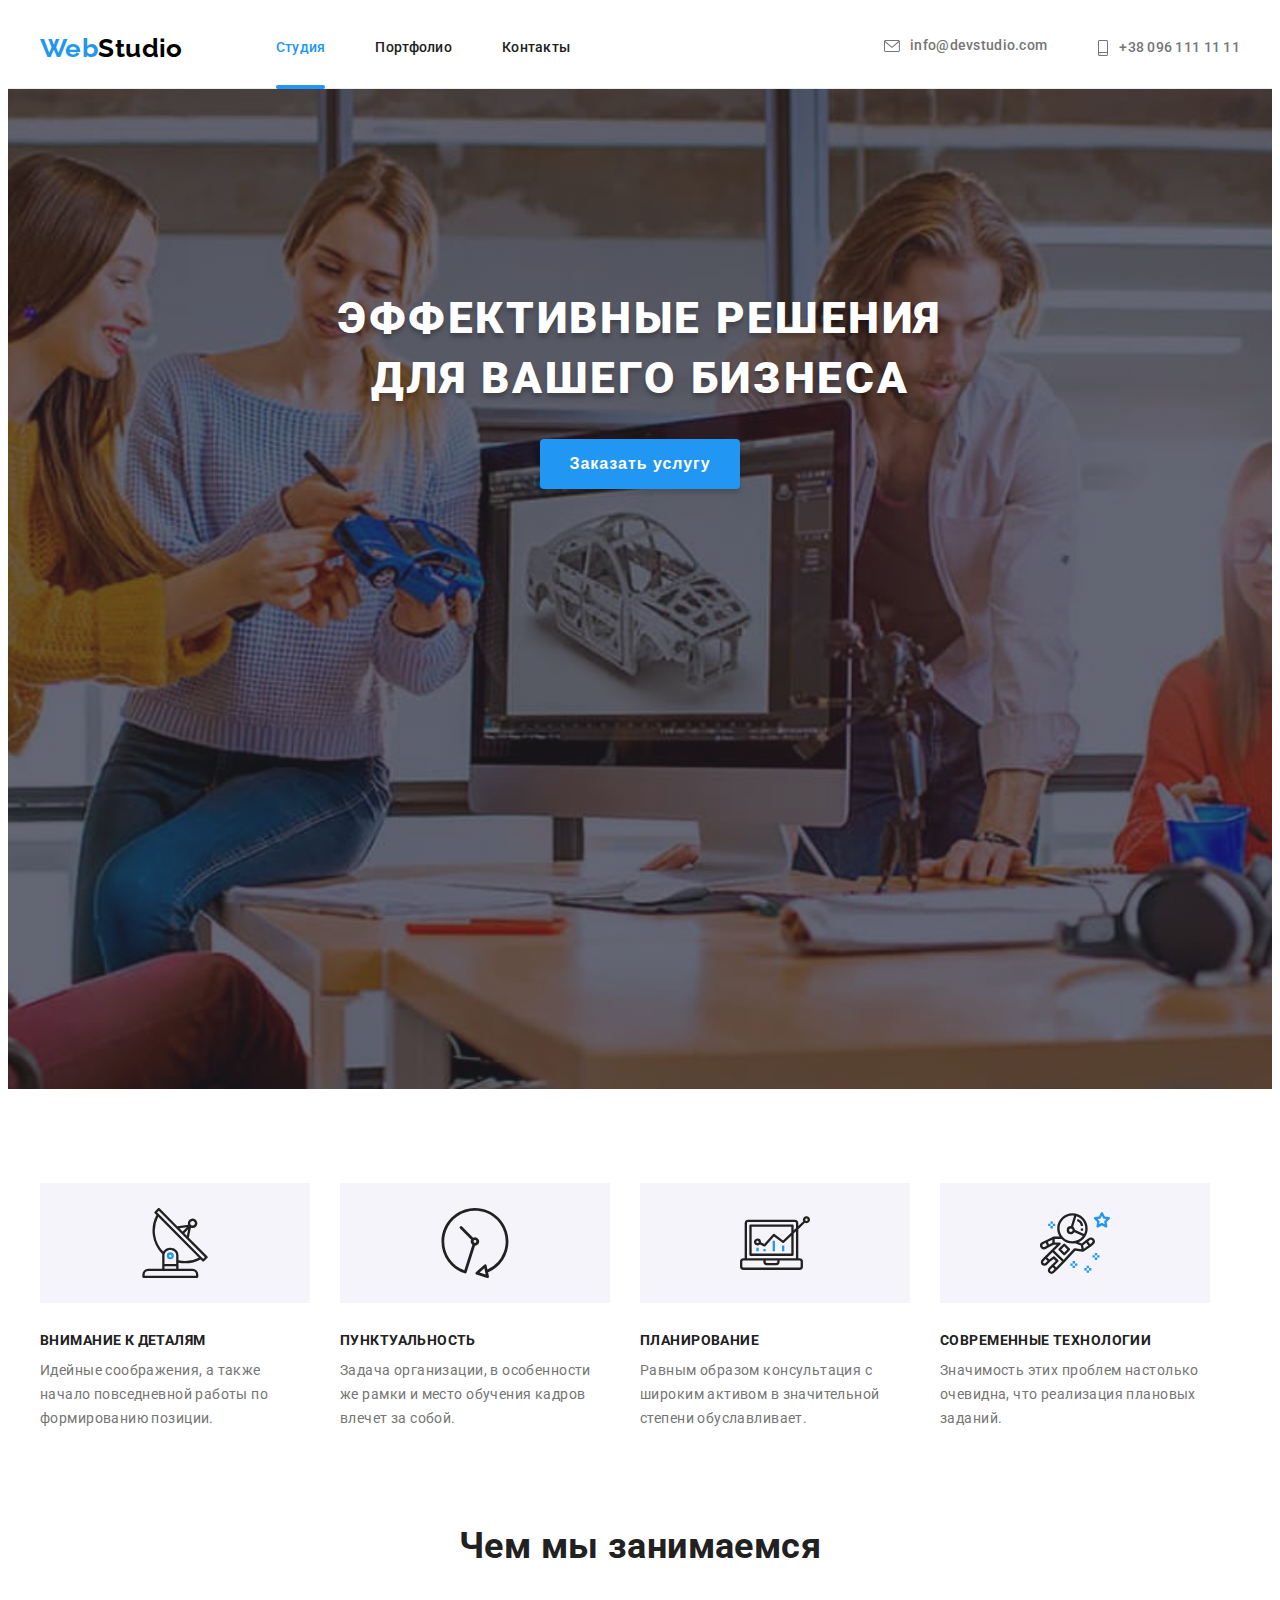
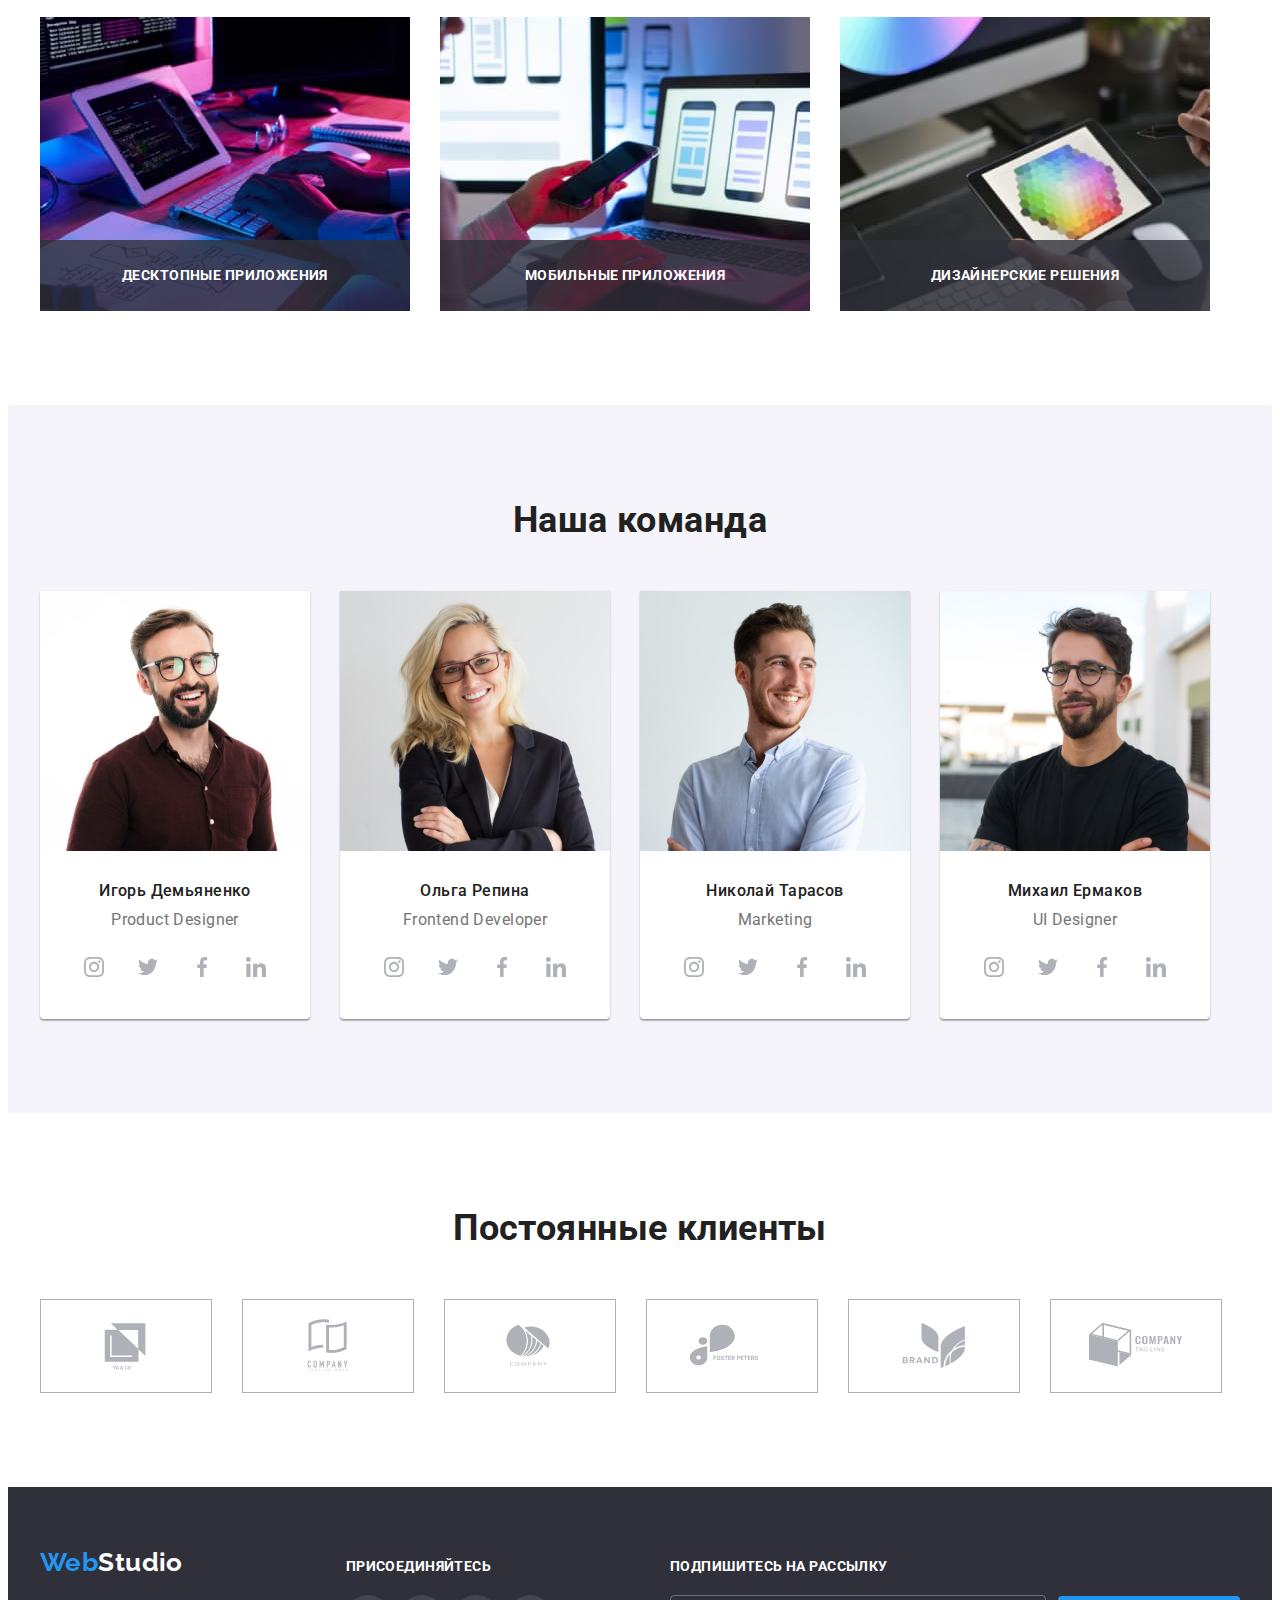
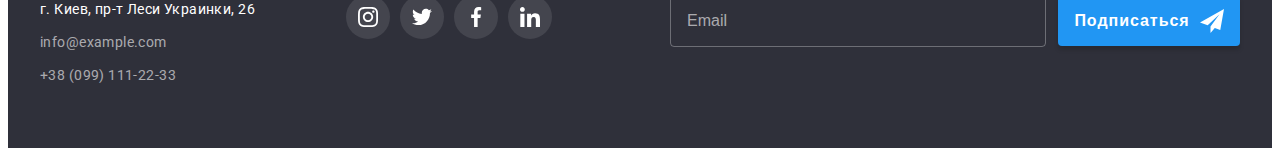
==== index.html @ 8566781f "Начало работы с ВЕМ методологией" ====
<!DOCTYPE html>
<html lang="en">
  <head>
    <meta charset="UTF-8" />
    <meta http-equiv="X-UA-Compatible" content="IE=edge" />
    <meta name="viewport" content="width=device-width, initial-scale=1.0" />
    <title>WebStudio</title>
    <link
      rel="stylesheet"
      href="https://cdnjs.cloudflare.com/ajax/libs/modern-normalize/1.1.0/modern-normalize.min.css"
      integrity="sha512-wpPYUAdjBVSE4KJnH1VR1HeZfpl1ub8YT/NKx4PuQ5NmX2tKuGu6U/JRp5y+Y8XG2tV+wKQpNHVUX03MfMFn9Q=="
      crossorigin="anonymous"
      referrerpolicy="no-referrer"
    />

    <link rel="preconnect" href="https://fonts.googleapis.com" />
    <link rel="preconnect" href="https://fonts.gstatic.com" crossorigin />
    <link
      href="https://fonts.googleapis.com/css2?family=Raleway:wght@700&family=Roboto:wght@400;500;700;900&display=swap"
      rel="stylesheet"
    />

    <link rel="stylesheet" href="./css/style.css" />
  </head>

  <body>
    <!--Шапка-->
    <header class="header">
      <div class="container">
        <a class="logo link" href="./index.html" lang="en"
          >Web<span class="logo-dark">Studio</span></a
        >

        <nav class="nav">
          <ul class="list">
            <li class="list-item">
              <a class="menu link active" href="./index.html">Студия</a>
            </li>
            <li class="list-item">
              <a class="menu link" href="./portfolio.html">Портфолио</a>
            </li>
            <li class="list-item"><a class="menu link" href="">Контакты</a></li>
          </ul>
        </nav>

        <ul class="contacts">
          <li class="contacts-item">
            <a class="contacts-link link" href="mailto:info@devstudio.com">
              <svg class="icon-envelope">
                <use href="./images/icon/sprite.svg#icon-envelope"></use>
              </svg>
              info@devstudio.com</a
            >
          </li>
          <li class="contacts-item">
            <a class="contacts-link link" href="tel:+380961111111">
              <svg class="icon-smartphone">
                <use href="./images/icon/sprite.svg#icon-smartphone"></use>
              </svg>
              +38 096 111 11 11</a
            >
          </li>
        </ul>
      </div>
    </header>

    <main>
      <!--Главная страница-->
      <section class="hero">
        <div class="container">
          <h1 class="hero-header">Эффективные решения для вашего бизнеса</h1>
          <button type="button" class="btn" data-modal-open>
            Заказать услугу
          </button>
          <div class="backdrop is-hidden" data-modal>
            <div class="modal-wrapper">
              <!-- Форма -->
              <b class="form-title">
                Оставьте свои данные, мы вам перезвоним
              </b>
              <form class="form">
                <label for="name" class="form-label"
                  ><span class="form-subtitle">Имя</span>
                  <input
                    type="text"
                    class="form-input"
                    name="user-name"
                    id="name"
                  />
                  <svg class="icon-form">
                    <use href="./images/icon/sprite.svg#form-name"></use>
                  </svg>
                </label>

                <label for="tel" class="form-label"
                  ><span class="form-subtitle">Телефон</span>
                  <input type="tel" class="form-input" name="tel" id="tel" />
                  <svg class="icon-form">
                    <use href="./images/icon/sprite.svg#form-phone"></use></svg
                ></label>
                <label for="mail" class="form-label"
                  ><span class="form-subtitle">Почта</span>
                  <input
                    type="email"
                    class="form-input"
                    name="mail"
                    id="mail" />
                  <svg class="icon-form">
                    <use href="./images/icon/sprite.svg#form-email"></use></svg
                ></label>
                <label for="comment" class="form-label form-label-last"
                  ><span class="form-subtitle">Kомментарий</span>
                  <textarea
                    name="comment"
                    class="form-comment"
                    id="comment"
                    placeholder="Введите текст"
                    cols="30"
                    rows="10"
                  ></textarea>
                </label>

                <label for="policy" class="form-policy">
                  <input
                    type="checkbox"
                    class="form-checkbox-policy visually-hidden"
                    name="policy"
                    id="policy"
                  />
                  <span class="custom-checkbox">
                    <svg class="icon-check">
                      <use href="./images/icon/sprite.svg#form-check"></use>
                    </svg>
                  </span>
                  <span class="form-checkbox-subtitle"
                    >Соглашаюсь с рассылкой и принимаю
                  </span>
                  <a class="form-conditions">Условия договора</a></label
                >

                <button type="submit" class="form-btn btn">Отправить</button>
              </form>

              <button type="button" class="modal-btn" data-modal-close>
                <svg class="icon-close">
                  <use href="./images/icon/sprite.svg#icon-close"></use>
                </svg>
              </button>
            </div>
          </div>
        </div>
      </section>

      <!--Блок преимущества-->
      <section class="benefits">
        <div class="container">
          <h2 class="visually-hidden">Преимущества</h2>
          <ul class="benefits-item">
            <li class="benefits-li icon-antenna">
              <h3 class="benefits-list">Внимание к деталям</h3>
              <p>
                Идейные соображения, а также начало повседневной работы по
                формированию позиции.
              </p>
            </li>
            <li class="benefits-li icon-clock">
              <h3 class="benefits-list">Пунктуальность</h3>
              <p>
                Задача организации, в особенности же рамки и место обучения
                кадров влечет за собой.
              </p>
            </li>
            <li class="benefits-li icon-diagram">
              <h3 class="benefits-list">Планирование</h3>
              <p>
                Равным образом консультация с широким активом в значительной
                степени обуславливает.
              </p>
            </li>
            <li class="benefits-li icon-astronaut">
              <h3 class="benefits-list">Современные технологии</h3>
              <p>
                Значимость этих проблем настолько очевидна, что реализация
                плановых заданий.
              </p>
            </li>
          </ul>
        </div>
      </section>
      <!--Блок услуги-->
      <section class="services">
        <div class="container">
          <h2 class="services-header">Чем мы занимаемся</h2>
          <ul class="services-list">
            <li class="services-item">
              <img
                class="img-no-gap"
                src="./images/box-1.jpg"
                alt="Работа за ноутбуком"
                width="370"
                height="294"
              />
              <p class="thumb">Десктопные приложения</p>
            </li>
            <li class="services-item">
              <img
                class="img-no-gap"
                src="./images/box-2.jpg"
                alt="Прием заявок от клиентов по телефону"
                width="370"
                height="294"
              />
              <p class="thumb">Мобильные приложения</p>
            </li>
            <li class="services-item">
              <img
                class="img-no-gap"
                src="./images/box-3.jpg"
                alt="Выбор спектра цвета на планшете"
                width="370"
                height="294"
              />
              <p class="thumb">Дизайнерские решения</p>
            </li>
          </ul>
        </div>
      </section>
      <!--Блок наша команда-->
      <section class="team">
        <div class="container">
          <h2 class="services-header">Наша команда</h2>
          <ul class="team-list">
            <li class="team-item">
              <img
                class="img-no-gap"
                src="./images/img-1.jpg"
                alt="Продукт дизайнер Игорь Демьяненко"
                width="270"
                height="260"
              />
              <div class="team-name">
                <h3 class="team-leader">Игорь Демьяненко</h3>
                <p class="team-profesion" lang="en">Product Designer</p>
                <ul class="team-contacts-list">
                  <li class="team-contacts-item">
                    <a
                      class="team-contacts-link"
                      href=""
                      target="_blank"
                      rel="noopener norerrer"
                      aria-label="иконка Инстаграмм"
                    >
                      <svg class="team-icon">
                        <use
                          href="./images/icon/sprite.svg#icon-instagram"
                        ></use>
                      </svg>
                    </a>
                  </li>
                  <li class="team-contacts-item">
                    <a
                      class="team-contacts-link"
                      href=""
                      target="_blank"
                      rel="noopener norerrer"
                      aria-label="иконка Твиттер"
                    >
                      <svg class="team-icon">
                        <use
                          href="./images/icon/sprite.svg#icon-twitter"
                          aria-label="Твиттер"
                        ></use>
                      </svg>
                    </a>
                  </li>
                  <li class="team-contacts-item">
                    <a
                      class="team-contacts-link"
                      href=""
                      target="_blank"
                      rel="noopener norerrer"
                      aria-label="иконка Фейсбук"
                    >
                      <svg class="team-icon">
                        <use
                          href="./images/icon/sprite.svg#icon-facebook"
                          aria-label="Фейсбук"
                        ></use>
                      </svg>
                    </a>
                  </li>
                  <li class="team-contacts-item">
                    <a
                      class="team-contacts-link"
                      href=""
                      target="_blank"
                      rel="noopener norerrer"
                      aria-label="иконка Линкедин"
                    >
                      <svg class="team-icon">
                        <use
                          href="./images/icon/sprite.svg#icon-linkedin"
                          aria-label="Линкедин"
                        ></use>
                      </svg>
                    </a>
                  </li>
                </ul>
              </div>
            </li>
            <li class="team-item">
              <img
                class="img-no-gap"
                src="./images/img-2.jpg"
                alt="Фронтэнд разработчик Ольга Репина"
                width="270"
                height="260"
              />
              <div class="team-name">
                <h3 class="team-leader">Ольга Репина</h3>
                <p class="team-profesion" lang="en">Frontend Developer</p>
                <ul class="team-contacts-list">
                  <li class="team-contacts-item">
                    <a
                      class="team-contacts-link"
                      href=""
                      target="_blank"
                      rel="noopener norerrer"
                      aria-label="иконка Инстаграмм"
                    >
                      <svg class="team-icon">
                        <use
                          href="./images/icon/sprite.svg#icon-instagram"
                        ></use>
                      </svg>
                    </a>
                  </li>
                  <li class="team-contacts-item">
                    <a
                      class="team-contacts-link"
                      href=""
                      target="_blank"
                      rel="noopener norerrer"
                      aria-label="иконка Твиттер"
                    >
                      <svg class="team-icon">
                        <use
                          href="./images/icon/sprite.svg#icon-twitter"
                          aria-label="Твиттер"
                        ></use>
                      </svg>
                    </a>
                  </li>
                  <li class="team-contacts-item">
                    <a
                      class="team-contacts-link"
                      href=""
                      target="_blank"
                      rel="noopener norerrer"
                      aria-label="иконка Фейсбук"
                    >
                      <svg class="team-icon">
                        <use
                          href="./images/icon/sprite.svg#icon-facebook"
                          aria-label="Фейсбук"
                        ></use>
                      </svg>
                    </a>
                  </li>
                  <li class="team-contacts-item">
                    <a
                      class="team-contacts-link"
                      href=""
                      target="_blank"
                      rel="noopener norerrer"
                      aria-label="иконка Линкедин"
                    >
                      <svg class="team-icon">
                        <use
                          href="./images/icon/sprite.svg#icon-linkedin"
                          aria-label="Линкедин"
                        ></use>
                      </svg>
                    </a>
                  </li>
                </ul>
              </div>
            </li>
            <li class="team-item">
              <img
                class="img-no-gap"
                src="./images/img-3.jpg"
                alt="Маркетолог Николай Тарасов"
                width="270"
                height="260"
              />
              <div class="team-name">
                <h3 class="team-leader">Николай Тарасов</h3>
                <p class="team-profesion" lang="en">Marketing</p>
                <ul class="team-contacts-list">
                  <li class="team-contacts-item">
                    <a
                      class="team-contacts-link"
                      href=""
                      target="_blank"
                      rel="noopener norerrer"
                      aria-label="иконка Инстаграмм"
                    >
                      <svg class="team-icon">
                        <use
                          href="./images/icon/sprite.svg#icon-instagram"
                        ></use>
                      </svg>
                    </a>
                  </li>
                  <li class="team-contacts-item">
                    <a
                      class="team-contacts-link"
                      href=""
                      target="_blank"
                      rel="noopener norerrer"
                      aria-label="иконка Твиттер"
                    >
                      <svg class="team-icon">
                        <use
                          href="./images/icon/sprite.svg#icon-twitter"
                          aria-label="Твиттер"
                        ></use>
                      </svg>
                    </a>
                  </li>
                  <li class="team-contacts-item">
                    <a
                      class="team-contacts-link"
                      href=""
                      target="_blank"
                      rel="noopener norerrer"
                      aria-label="иконка Фейсбук"
                    >
                      <svg class="team-icon">
                        <use
                          href="./images/icon/sprite.svg#icon-facebook"
                          aria-label="Фейсбук"
                        ></use>
                      </svg>
                    </a>
                  </li>
                  <li class="team-contacts-item">
                    <a
                      class="team-contacts-link"
                      href=""
                      target="_blank"
                      rel="noopener norerrer"
                      aria-label="иконка Линкедин"
                    >
                      <svg class="team-icon">
                        <use
                          href="./images/icon/sprite.svg#icon-linkedin"
                          aria-label="Линкедин"
                        ></use>
                      </svg>
                    </a>
                  </li>
                </ul>
              </div>
            </li>
            <li class="team-item">
              <img
                class="img-no-gap"
                src="./images/img-4.jpg"
                alt="ЮИ дизайнер Михаил Ермаков"
                width="270"
                height="260"
              />
              <div class="team-name">
                <h3 class="team-leader">Михаил Ермаков</h3>
                <p class="team-profesion" lang="en">UI Designer</p>
                <ul class="team-contacts-list">
                  <li class="team-contacts-item">
                    <a
                      class="team-contacts-link"
                      href=""
                      target="_blank"
                      rel="noopener norerrer"
                      aria-label="иконка Инстаграмм"
                    >
                      <svg class="team-icon">
                        <use
                          href="./images/icon/sprite.svg#icon-instagram"
                        ></use>
                      </svg>
                    </a>
                  </li>
                  <li class="team-contacts-item">
                    <a
                      class="team-contacts-link"
                      href=""
                      target="_blank"
                      rel="noopener norerrer"
                      aria-label="иконка Твиттер"
                    >
                      <svg class="team-icon">
                        <use
                          href="./images/icon/sprite.svg#icon-twitter"
                          aria-label="Твиттер"
                        ></use>
                      </svg>
                    </a>
                  </li>
                  <li class="team-contacts-item">
                    <a
                      class="team-contacts-link"
                      href=""
                      target="_blank"
                      rel="noopener norerrer"
                      aria-label="иконка Фейсбук"
                    >
                      <svg class="team-icon">
                        <use
                          href="./images/icon/sprite.svg#icon-facebook"
                          aria-label="Фейсбук"
                        ></use>
                      </svg>
                    </a>
                  </li>
                  <li class="team-contacts-item">
                    <a
                      class="team-contacts-link"
                      href=""
                      target="_blank"
                      rel="noopener norerrer"
                      aria-label="иконка Линкедин"
                    >
                      <svg class="team-icon">
                        <use
                          href="./images/icon/sprite.svg#icon-linkedin"
                          aria-label="Линкедин"
                        ></use>
                      </svg>
                    </a>
                  </li>
                </ul>
              </div>
            </li>
          </ul>
        </div>
      </section>
      <!-- Блок Наши партнеры -->
      <section class="partners">
        <div class="container">
          <h2 class="services-header">Постоянные клиенты</h2>
          <ul class="partners-list">
            <li class="partners-item">
              <a
                class="partners-link"
                href=""
                target="_blank"
                rel="noopener norerrer"
                aria-label="YA and GO"
              >
                <svg class="partners-icon">
                  <use href="./images/icon/sprite.svg#icon-partners1"></use>
                </svg>
              </a>
            </li>
            <li class="partners-item">
              <a
                class="partners-link"
                href=""
                target="_blank"
                rel="noopener norerrer"
                aria-label="Tagline there"
              >
                <svg class="partners-icon">
                  <use href="./images/icon/sprite.svg#icon-partners2"></use>
                </svg>
              </a>
            </li>
            <li class="partners-item">
              <a
                class="partners-link"
                href=""
                target="_blank"
                rel="noopener norerrer"
                aria-label="Company"
              >
                <svg class="partners-icon">
                  <use href="./images/icon/sprite.svg#icon-partners3"></use>
                </svg>
              </a>
            </li>
            <li class="partners-item">
              <a
                class="partners-link"
                href=""
                target="_blank"
                rel="noopener norerrer"
                aria-label="FOSTER PETERS"
              >
                <svg class="partners-icon">
                  <use href="./images/icon/sprite.svg#icon-partners4"></use>
                </svg>
              </a>
            </li>
            <li class="partners-item">
              <a
                class="partners-link"
                href=""
                target="_blank"
                rel="noopener norerrer"
                aria-label="Brand"
              >
                <svg class="partners-icon">
                  <use href="./images/icon/sprite.svg#icon-partners5"></use>
                </svg>
              </a>
            </li>
            <li class="partners-item">
              <a
                class="partners-link"
                href=""
                target="_blank"
                rel="noopener norerrer"
                aria-label="TAG LINE"
              >
                <svg class="partners-icon">
                  <use href="./images/icon/sprite.svg#icon-partners6"></use>
                </svg>
              </a>
            </li>
          </ul>
        </div>
      </section>
    </main>
    <!-- Подвал -->
    <footer class="footer">
      <div class="container footer-text">
        <div>
          <a class="logo link" href="./index.html" lang="en"
            >Web<span class="logo-white">Studio</span></a
          >
          <address class="adress">
            <p class="adresa">г. Киев, пр-т Леси Украинки, 26</p>
            <ul class="contscts-footer-list">
              <li class="contacts-footer-item">
                <a class="contacts-footer link" href="mailto:info@example.com"
                  >info@example.com</a
                >
              </li>
              <li class="contacts-footer-item">
                <a class="contacts-footer link" href="tel:380991112233"
                  >+38 (099) 111-22-33</a
                >
              </li>
            </ul>
          </address>
        </div>

        <div class="join">
          <p class="join-title">Присоединяйтесь</p>
          <ul class="footer-list">
            <li class="footer-item">
              <a
                class="footer-item-link"
                href="https://www.instagram.com/"
                target="_blank"
                rel="noopener norerrer"
                aria-label="иконка Инстаграмм"
              >
                <svg class="footer-icon">
                  <use href="./images/icon/sprite.svg#icon-instagram"></use>
                </svg>
              </a>
            </li>
            <li class="footer-item">
              <a
                class="footer-item-link"
                href="https://twitter.com/"
                target="_blank"
                rel="noopener norerrer"
                aria-label="иконка Твиттер"
              >
                <svg class="footer-icon">
                  <use href="./images/icon/sprite.svg#icon-twitter"></use>
                </svg>
              </a>
            </li>
            <li class="footer-item">
              <a
                class="footer-item-link"
                href="https://www.facebook.com/"
                target="_blank"
                rel="noopener norerrer"
                aria-label="иконка Фейсбук"
              >
                <svg class="footer-icon">
                  <use href="./images/icon/sprite.svg#icon-facebook"></use>
                </svg>
              </a>
            </li>
            <li class="footer-item">
              <a
                class="footer-item-link"
                href="https://ua.linkedin.com"
                target="_blank"
                rel="noopener norerrer"
                aria-label="иконка Линкедин"
              >
                <svg class="footer-icon">
                  <use href="./images/icon/sprite.svg#icon-linkedin"></use>
                </svg>
              </a>
            </li>
          </ul>
        </div>
        <div class="subscribe">
          <b class="join-title">Подпишитесь на рассылку</b>

          <form class="form-footer">
            <label for="mail-footer" class="form-label-footer">
              <input
                type="email"
                class="form-input-footer"
                name="mail"
                id="mail-footer"
                placeholder="Email"
              />
            </label>
            <button type="submit" class="btn btn-subscribe">
              Подписаться
              <svg class="icon-form-telegram">
                <use href="./images/icon/sprite.svg#form-telegram"></use>
              </svg>
            </button>
          </form>
        </div>
      </div>
    </footer>
    <script src="./js/modal.js"></script>
  </body>
</html>
---- css/style.css ----
:root {
  --main-text-color: #212121;
  --second-text-color: #757575;
  --accent-text-color: #2196f3;
  --hover-btn-color: #188ce8;
  --logo-text-color: #000000;
  --icon-color: #afb1b8;

  --background-color: #fff;
  --background-footer-color: #2f303a;
  --background-cards-color: #f5f4fa;

  --border-footer-color: #ececec;
  --border-cards-color: #eeeeee;
}
body {
  background-color: var(--background-color);
  font-family: "Roboto", sans-serif;
  font-size: 14px;
  line-height: 1.71;
  letter-spacing: 0.03em;
  color: var(--second-text-color);
}

h1,
h2,
h3,
p {
  margin: 0;
  padding: 0;
}

ul {
  list-style: none;
  padding: 0;
  margin: 0;
}

.link {
  text-decoration: none;
  transition: color 250ms cubic-bezier(0.4, 0, 0.2, 1);
}

.link:hover,
.link:focus {
  color: var(--accent-text-color);
}

.list {
  display: flex;
}

/* Шапка сайта */

.container {
  width: 1200px;
  margin: 0 auto;
  padding-left: 15px;
  padding-right: 15px;
}

.header > .container {
  display: flex;
  align-items: center;
}

.header {
  border-bottom: 1px solid var(--border-footer-color);
}

.logo {
  display: inline-block;
  margin-right: 93px;

  color: var(--accent-text-color);
  font-family: "Raleway";
  font-weight: 700;
  font-size: 26px;
  line-height: 1.19;
}

.logo-dark {
  color: var(--logo-text-color);
}

.logo-white {
  color: var(--background-color);
}

.list .list-item + .list-item {
  margin-left: 50px;
}

.menu {
  position: relative;
  display: block;

  padding-top: 32px;
  padding-bottom: 32px;

  font-weight: 500;
  line-height: 1.14;
  letter-spacing: 0.02em;
  color: var(--main-text-color);
}

.active {
  color: var(--accent-text-color);
  transition: color 250ms cubic-bezier(0.4, 0, 0.2, 1);
}

.menu.active::after {
  position: absolute;
  content: "";

  bottom: 0;
  left: 0;

  display: block;
  width: 100%;
  height: 4px;
  background-color: var(--accent-text-color);
  border-radius: 2px;
  bottom: -1px;
}

.contacts {
  display: flex;
  margin-left: auto;
  justify-content: flex-end;
}

.contacts-link {
  display: flex;
  align-items: center;

  padding-top: 32px;
  padding-bottom: 32px;

  font-family: "Roboto";
  font-weight: 500;
  line-height: 1.14px;
  letter-spacing: 0.02em;
  color: inherit;

  transition: color 250ms cubic-bezier(0.4, 0, 0.2, 1);
}

.contacts .contacts-item + .contacts-item {
  margin-left: 50px;
}

.icon-smartphone {
  width: 12px;
  height: 16px;
  margin-right: 10px;
  fill: var(--second-text-color);
  transition: fill 250ms cubic-bezier(0.4, 0, 0.2, 1);
}

.icon-envelope {
  width: 16px;
  height: 12px;
  margin-right: 10px;
  fill: var(--second-text-color);
  transition: fill 250ms cubic-bezier(0.4, 0, 0.2, 1);
}

.contacts-link:hover .icon-smartphone,
.contacts-link:focus .icon-smartphone {
  fill: var(--accent-text-color);
}

.contacts-link:hover .icon-envelope,
.contacts-link:focus .icon-envelope {
  fill: var(--accent-text-color);
}

/* Главная страница */
.hero {
  padding-top: 200px;
  padding-bottom: 200px;
  text-align: center;
  background-color: var(--background-footer-color);

  background-image: linear-gradient(
      to right,
      rgba(47, 48, 58, 0.4),
      rgba(47, 48, 58, 0.4)
    ),
    url("../images/main-hero.jpg");
  background-repeat: no-repeat;
  background-position: center;
  background-size: cover;
  height: 600px;
  max-width: 1600px;
  margin-left: auto;
  margin-right: auto;
}

.hero-header {
  /* padding-top: 200px; */
  margin-bottom: 30px;
  margin-left: auto;
  margin-right: auto;
  max-width: 696px;

  font-weight: 900;
  font-size: 44px;
  line-height: 1.36;
  text-align: center;
  letter-spacing: 0.06em;
  text-transform: uppercase;
  color: var(--background-color);
  text-shadow: 0px 4px 4px rgba(0, 0, 0, 0.25);
}

.btn {
  font-weight: 700;
  font-size: 16px;
  line-height: 1.88;
  align-items: center;
  text-align: center;
  letter-spacing: 0.06em;
  color: var(--background-color);
  background-color: var(--accent-text-color);
  border: none;
  width: 200px;
  height: 50px;
  box-shadow: 0px 4px 4px rgba(0, 0, 0, 0.15);
  border-radius: 4px;
  cursor: pointer;
  transition: background-color 250ms cubic-bezier(0.4, 0, 0.2, 1);
}

.btn:hover,
.btn:focus {
  background-color: var(--hover-btn-color);
}

.backdrop {
  position: fixed;
  top: 0;
  left: 0;
  width: 100%;
  height: 100%;
  background-color: rgba(0, 0, 0, 0.2);

  opacity: 1;
  transition: opacity 250ms cubic-bezier(0.4, 0, 0.2, 1),
    visibility 250ms cubic-bezier(0.4, 0, 0.2, 1);

  z-index: 10;
}

.backdrop.is-hidden {
  opacity: 0;
  visibility: hidden;
  pointer-events: none;
}

.modal-wrapper {
  position: absolute;
  top: 50%;
  left: 50%;
  transform: translate(-50%, -50%);

  width: 528px;
  background-color: var(--background-color);
  border-radius: 4px;

  padding: 40px;
}

.modal-btn {
  position: absolute;
  top: 8px;
  right: 8px;
  padding: 0;
  width: 30px;
  height: 30px;

  display: flex;
  justify-content: center;
  align-items: center;

  border: 1px solid rgba(0, 0, 0, 0.1);
  border-radius: 50%;
  background-color: transparent;

  cursor: pointer;
}

/* Блок наши преимущества */
.benefits {
  padding-top: 94px;
  padding-bottom: 94px;
}

.visually-hidden {
  position: absolute;
  white-space: nowrap;
  width: 1px;
  height: 1px;
  overflow: hidden;
  border: 0;
  padding: 0;
  clip: rect(0 0 0 0);
  clip-path: inset(50%);
  margin: -1px;
}

.benefits-item {
  display: flex;
}

.benefits-li {
  width: 270px;
}

.benefits-li + .benefits-li {
  margin-left: 30px;
}

.benefits-list {
  margin-bottom: 10px;

  font-size: inherit;
  font-weight: 700;
  line-height: 1.14;
  text-transform: uppercase;
  color: var(--main-text-color);
}

.benefits-li::before {
  display: block;
  content: "";
  height: 120px;
  background-repeat: no-repeat;
  background-position: center;
  background-color: var(--background-cards-color);
  margin-bottom: 30px;
}

.icon-antenna::before {
  background-image: url(../images/antenna.svg);
}

.icon-clock::before {
  background-image: url(../images/clock.svg);
}

.icon-diagram::before {
  background-image: url(../images/diagram.svg);
}

.icon-astronaut::before {
  background-image: url(../images/astronaut.svg);
}

/* Блок услуги */
.services {
  padding-bottom: 94px;
}

.services-header {
  margin-bottom: 50px;

  font-weight: 700;
  font-size: 36px;
  line-height: 1.17;
  text-align: center;
  color: var(--main-text-color);
}

.services-list {
  display: flex;

  z-index: 1;
}

.img-no-gap {
  display: block;
  max-width: 100%;
  height: auto;
}

.services-item + .services-item {
  margin-left: 30px;
}

.services-item {
  position: relative;
}

.thumb {
  font-weight: 700;
  font-size: 14px;
  line-height: 1.14;
  letter-spacing: 0.03em;
  color: var(--background-color);

  position: absolute;
  bottom: 0;
  background-color: rgba(47, 48, 58, 0.8);

  width: 100%;
  height: 24%;
  text-transform: uppercase;

  display: flex;
  justify-content: center;
  align-items: center;
}

/* Блок наша команда */
.team {
  background-color: var(--background-cards-color);
  padding-top: 94px;
  padding-bottom: 94px;
}

.team .services-header {
  margin-bottom: 50px;
}

.team-list {
  display: flex;
}

.team-item:not(:last-child) {
  margin-right: 30px;
}

.team-item {
  background: var(--background-color);
  box-shadow: 0px 1px 3px rgba(0, 0, 0, 0.12), 0px 1px 1px rgba(0, 0, 0, 0.14),
    0px 2px 1px rgba(0, 0, 0, 0.2);
  border-radius: 0 0 4px 4px;
  width: 270px;
}

.team-name {
  padding: 30px 10px 30px 10px;
}

.team-leader {
  margin-bottom: 10px;

  font-weight: 500;
  font-size: 16px;
  line-height: 1.19;
  text-align: center;
  color: var(--main-text-color);
}

.team-profesion {
  font-size: 16px;
  line-height: 1.19;
  text-align: center;
}

.team-contacts-list {
  display: flex;
  justify-content: center;
  margin-top: 16px;
}

.team-contacts-link {
  display: flex;
  justify-content: center;
  align-items: center;
  width: 44px;
  height: 44px;
  border-radius: 50%;

  transition: background-color 250ms cubic-bezier(0.4, 0, 0.2, 1);
}

.team-contacts-link:hover,
.team-contacts-link:focus {
  background-color: var(--accent-text-color);
  cursor: pointer;
}

.team-contacts-link:hover .team-icon,
.team-contacts-link:focus .team-icon {
  fill: var(--background-color);
}

.team-icon {
  width: 20px;
  height: 20px;
  fill: var(--icon-color);
  transition: fill 250ms cubic-bezier(0.4, 0, 0.2, 1);
}

.team-contacts-item:not(:last-child) {
  margin-right: 10px;
}

/* Блок Наши партнеры */
.partners {
  padding-top: 94px;
  padding-bottom: 94px;
}

.partners-list {
  display: flex;
}

.partners-item:not(:last-child) {
  margin-right: 30px;
}

.partners-link {
  display: flex;
  justify-content: center;
  align-items: center;
  width: 170px;
  height: 92px;
  border: 1px solid var(--icon-color);
  transition: border 250ms cubic-bezier(0.4, 0, 0.2, 1);
}

.partners-link:hover .partners-icon,
.partners-link:focus .partners-icon {
  fill: var(--accent-text-color);
}

.partners-link:hover,
.partners-link:focus {
  border: 1px solid var(--accent-text-color);
}

.partners-icon {
  width: 106px;
  height: 60px;
  fill: var(--icon-color);

  transition: fill 250ms cubic-bezier(0.4, 0, 0.2, 1);
}

/* Футер */

.footer {
  background-color: var(--background-footer-color);
  padding-top: 60px;
  padding-bottom: 60px;
}

.footer .logo {
  margin-bottom: 20px;
}

.adress {
  font-style: inherit;
  color: var(--background-color);
}

.adresa {
  margin-bottom: 9px;
}

.contacts-footer {
  color: rgba(255, 255, 255, 0.6);
}

.contacts-footer-item:not(:last-child) {
  margin-bottom: 9px;
}

.join {
  margin-left: 70px;
}

.join-title {
  display: block;
  margin-bottom: 20px;

  font-weight: 700;
  font-size: 14px;
  line-height: 1.14;
  text-transform: uppercase;
  color: var(--background-color);
}

.footer-text {
  display: flex;
  align-items: baseline;
}

.footer-list {
  display: flex;
}

.footer-item:not(:last-child) {
  margin-right: 10px;
}

.footer-item-link {
  display: flex;
  align-items: center;
  justify-content: center;
  width: 44px;
  height: 44px;
  border-radius: 50%;
  background: rgba(255, 255, 255, 0.1);
  cursor: pointer;

  transition: background-color 250ms cubic-bezier(0.4, 0, 0.2, 1);
}

.footer-item-link:hover,
.footer-item-link:focus {
  background-color: var(--accent-text-color);
}

.footer-icon {
  width: 20px;
  height: 20px;
  fill: var(--background-color);
}

/* Стили второй вкладки ПОРТФОЛИО */
/* Галерея*/
.portfolio {
  padding-top: 94px;
  padding-bottom: 94px;
}

.filters {
  display: flex;
  margin-bottom: 50px;
  justify-content: center;
}

.filters-list:not(:last-child) {
  margin-right: 8px;
}

.filters-item {
  padding: 6px 22px;
  /* стили к кнопке */

  background-color: var(--background-cards-color);
  border-radius: 4px;
  border: none;
  cursor: pointer;
  /* стили к тексту кнопки */
  font-weight: 500;
  font-size: 16px;
  line-height: 1.63;
  text-align: center;
  color: var(--main-text-color);

  transition: color 250ms cubic-bezier(0.4, 0, 0.2, 1),
    background-color 250ms cubic-bezier(0.4, 0, 0.2, 1),
    box-shadow 250ms cubic-bezier(0.4, 0, 0.2, 1);
}

.filters-item:hover,
.filters-item:focus,
.filters-active {
  color: var(--background-color);
  background-color: var(--accent-text-color);
  box-shadow: 0px 3px 1px rgba(0, 0, 0, 0.1), 0px 1px 2px rgba(0, 0, 0, 0.08),
    0px 2px 2px rgba(0, 0, 0, 0.12);
}

.projects {
  display: flex;
  flex-wrap: wrap;
}

.projects-list {
  margin-bottom: 30px;
  margin-right: 30px;

  background: var(--background-color);
  width: 370px;

  position: relative;
}

.projects-list:nth-child(3n) {
  margin-right: 0;
}

.projects-list:nth-last-child(-n + 3) {
  margin-bottom: 0;
}

.projects-name {
  margin-bottom: 4px;

  font-weight: 700;
  font-size: 18px;
  line-height: 2;
  letter-spacing: 0.06em;
  color: var(--main-text-color);
}

.projects-view {
  font-size: 16px;
  line-height: 1.88;
}

.projects-cards {
  padding: 20px 24px;
  border-left: 1px solid var(--border-cards-color);
  border-bottom: 1px solid var(--border-cards-color);
  border-right: 1px solid var(--border-cards-color);
}

.projects-link {
  color: inherit;
  text-decoration: none;
  display: block;

  transition: box-shadow 250ms cubic-bezier(0.4, 0, 0.2, 1);
}

.projects-link:hover,
.projects-link:focus {
  box-shadow: 0px 1px 1px rgba(0, 0, 0, 0.12), 0px 4px 4px rgba(0, 0, 0, 0.06),
    1px 4px 6px rgba(0, 0, 0, 0.16);
}

.projects-thumb {
  position: relative;
  overflow: hidden;
}

.projects-link:hover .projects-subtitle,
.projects-link:focus .projects-subtitle {
  transform: translateY(0);
}

.projects-subtitle {
  font-size: 18px;
  line-height: 1.56;
  letter-spacing: 0.03em;

  color: var(--background-color);

  position: absolute;
  top: 0;
  left: 0;

  padding: 63px 24px;

  width: 100%;
  height: 100%;

  background-color: rgba(33, 150, 243, 0.9);

  transform: translateY(100%);
  transition: transform 250ms cubic-bezier(0.4, 0, 0.2, 1);
}

/* Стили для форм */
.form-title {
  font-weight: 700;
  font-size: 20px;
  line-height: 1.15;
  letter-spacing: 0.03em;

  color: var(--main-text-color);
}

.form {
  margin-left: auto;
  margin-right: auto;
}

.form-label {
  position: relative;

  display: flex;
  flex-direction: column;
  margin-left: 0;
  text-align: left;
  margin-bottom: 10px;
}

.form-label-last {
  margin-bottom: 20px;
}

.form-label:first-child {
  margin-top: 12px;
}

.form-input {
  height: 40px;

  border: 1px solid rgba(33, 33, 33, 0.2);
  border-radius: 4px;

  margin: 0;
  padding: 0;
  padding-left: 42px;

  outline: transparent;
  transition: border-color 250ms cubic-bezier(0.4, 0, 0.2, 1);
}

.form-label:hover .form-subtitle,
.form-label:focus-within .form-subtitle {
  color: var(--accent-text-color);
}

.form-label:hover .form-input,
.form-label:focus-within .form-input {
  border-color: var(--accent-text-color);
}

.form-label:hover .icon-form,
.form-label:focus-within .icon-form {
  fill: var(--accent-text-color);
}

.form-label:hover .form-comment,
.form-label:focus-within .form-comment {
  border-color: var(--accent-text-color);
}

.modal-btn:hover .icon-close,
.modal-btn:focus-within .icon-close {
  fill: var(--accent-text-color);
}
.form-comment {
  resize: none;

  border: 1px solid rgba(33, 33, 33, 0.2);
  border-radius: 4px;

  padding: 12px 16px;
  height: 120px;

  outline: transparent;

  transition: border-color 250ms cubic-bezier(0.4, 0, 0.2, 1);
}

.form-comment::placeholder {
  font-size: 12px;
  line-height: 1.17;
  letter-spacing: 0.01em;

  color: rgba(117, 117, 117, 0.5);
}

.form-policy {
  display: flex;
  align-items: center;
  justify-content: center;
}

.custom-checkbox {
  display: flex;
  align-items: center;
  justify-content: center;

  width: 16px;
  height: 15px;

  border: 1px solid var(--logo-text-color);
  border-radius: 2px;
  overflow: hidden;

  margin-right: 8px;

  transition: background-color 250ms cubic-bezier(0.4, 0, 0.2, 1);
  transition: border 250ms cubic-bezier(0.4, 0, 0.2, 1);
  transition: border-color 250ms cubic-bezier(0.4, 0, 0.2, 1);
}

.icon-check {
  width: 16px;
  height: 15px;
  opacity: 0;
  background-color: var(--accent-text-color);
  border-color: var(--accent-text-color);

  transition: opacity 250ms cubic-bezier(0.4, 0, 0.2, 1);
}

.form-policy:focus-within .custom-checkbox,
.form-policy:hover .custom-checkbox {
  border-color: var(--accent-text-color);
}

.form-checkbox-policy:checked + .custom-checkbox .icon-check {
  opacity: 1;
}

.form-checkbox-policy:checked ~ .custom-checkbox {
  border: none;
}

.form-btn {
  margin-top: 30px;
}

.form-conditions {
  color: var(--accent-text-color);
  text-decoration: underline;

  cursor: pointer;
}

.icon-form {
  position: absolute;
  bottom: 11px;
  left: 12px;

  width: 18px;
  height: 18px;

  transition: fill 250ms cubic-bezier(0.4, 0, 0.2, 1);
}

.icon-form-telegram {
  margin-left: 10px;
  width: 24px;
  height: 24px;
}

.form-subtitle {
  font-size: 12px;
  line-height: 1.16;
  letter-spacing: 0.01em;

  color: var(--second-text-color);
  transition: color 250ms cubic-bezier(0.4, 0, 0.2, 1);
}

.form-checkbox-subtitle {
  font-size: 14px;
  line-height: 1.71;
  color: var(--second-text-color);

  margin-right: 4px;
}

.icon-close {
  width: 18px;
  height: 18px;

  transition: fill 250ms cubic-bezier(0.4, 0, 0.2, 1);
}

.subscribe {
  margin-left: auto;
  width: 570px;
}

.form-footer {
  display: flex;
  justify-content: space-between;
  align-items: baseline;
}

.form-label-footer {
  margin-right: 12px;
}

.form-input-footer {
  height: 50px;
  width: 358px;

  color: rgba(255, 255, 255, 0.6);
  border: 1px solid rgba(255, 255, 255, 0.3);
  border-radius: 4px;

  margin: 0;
  padding: 0;
  padding-left: 16px;

  background-color: inherit;
  outline: transparent;

  transition: border-color 250ms cubic-bezier(0.4, 0, 0.2, 1);
}

.form-input-footer::placeholder {
  font-size: 16px;
  line-height: 1.25;
  color: rgba(255, 255, 255, 0.6);
}

.form-label-footer:hover .form-input-footer,
.form-label-footer:focus-within .form-input-footer {
  border-color: var(--accent-text-color);
}

.btn-subscribe {
  display: flex;
  justify-content: center;
  align-items: center;
}
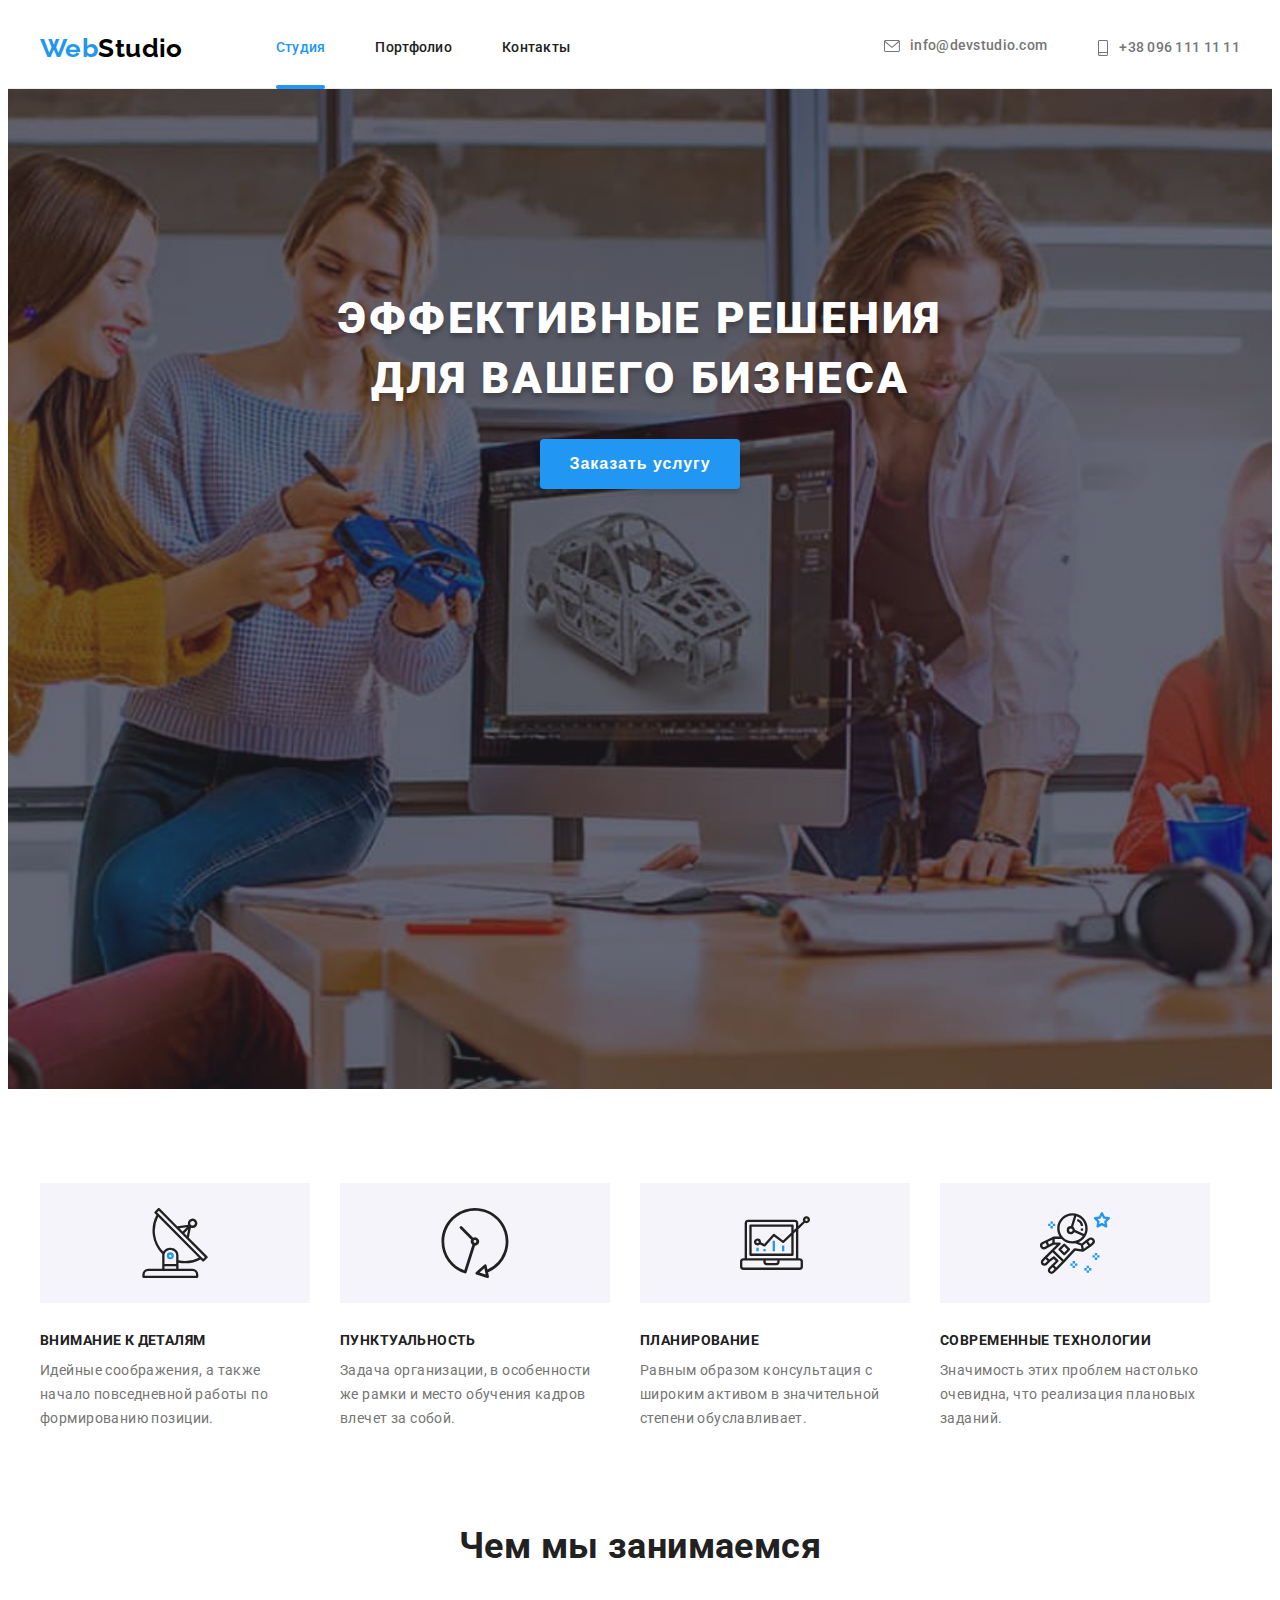
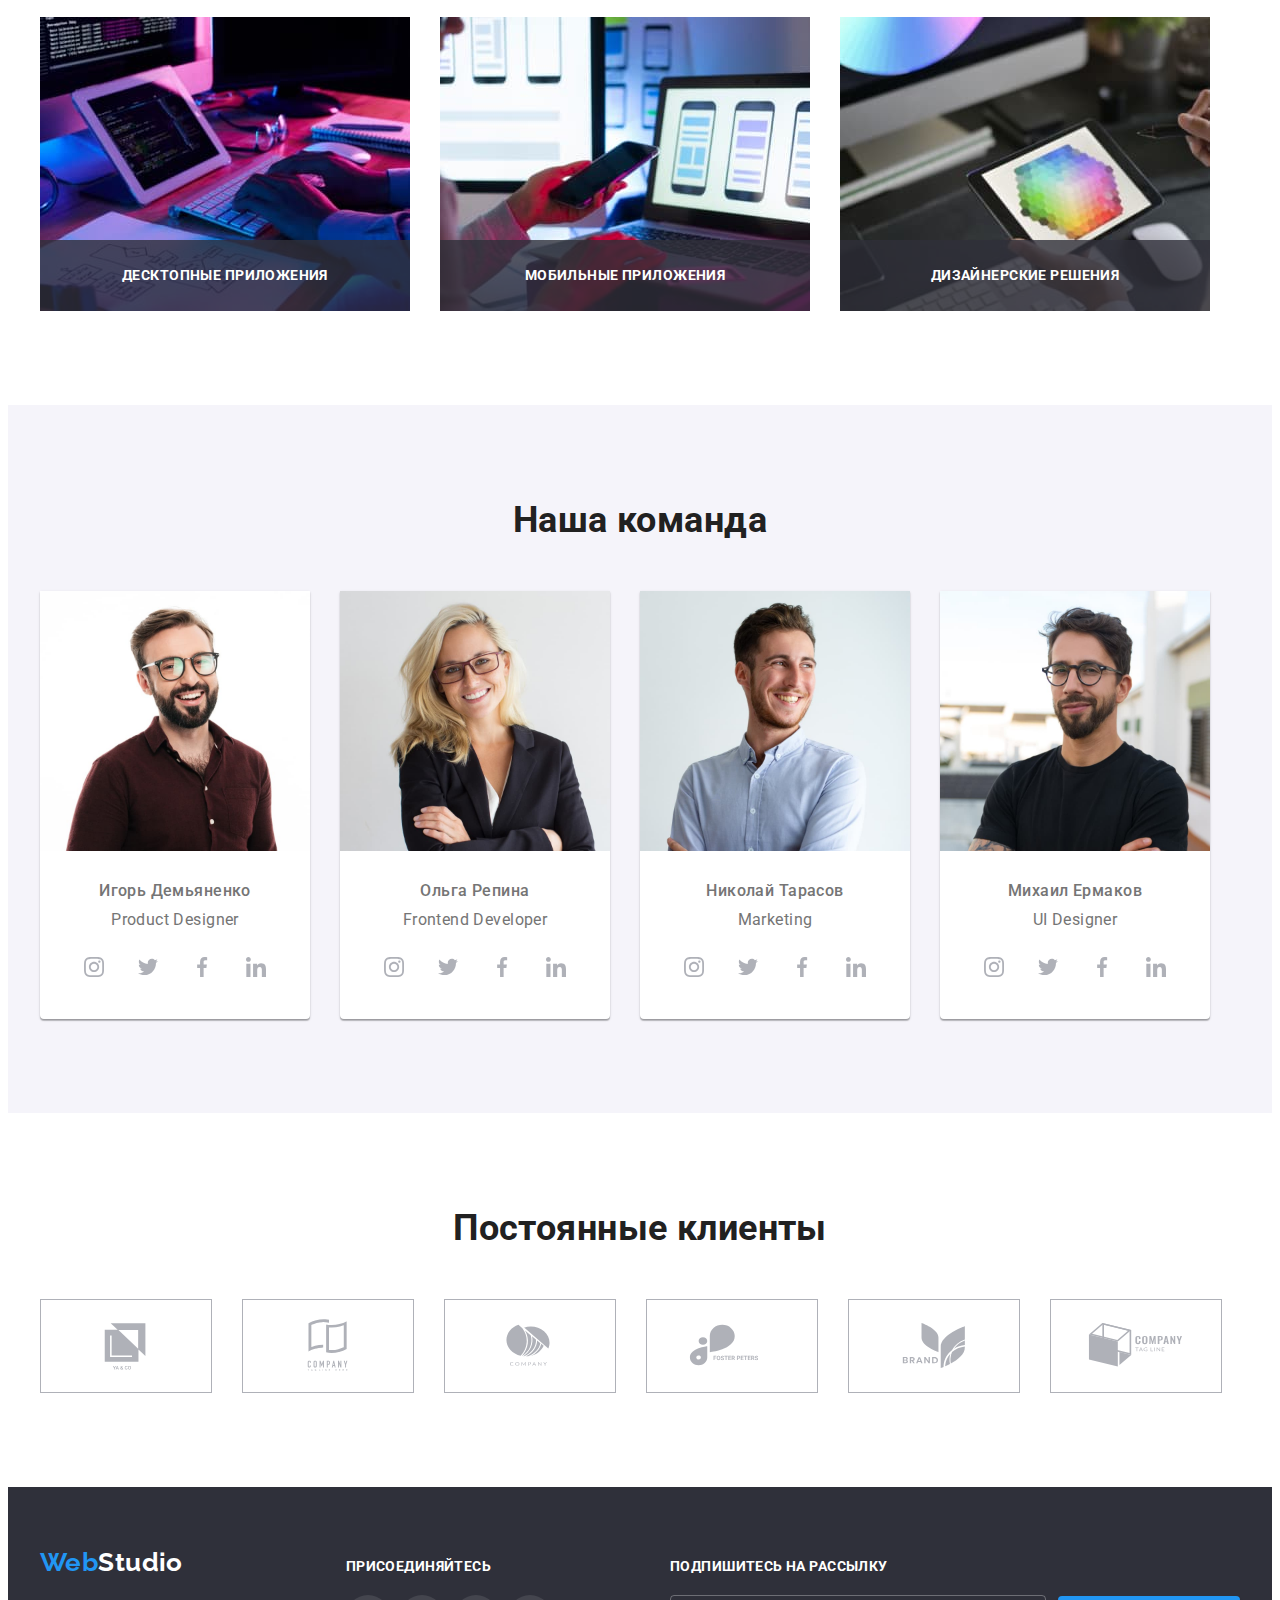
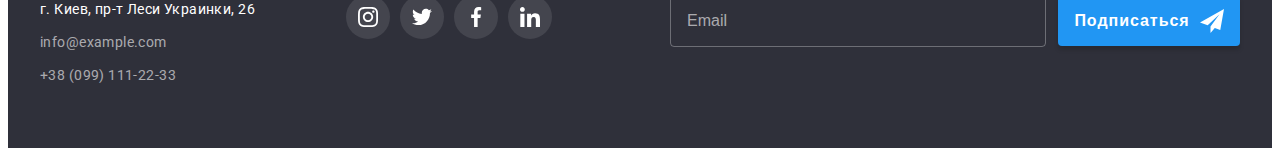
==== commit 519457ac: "Удаляет старый файл css" ====
--- a/index.html
+++ b/index.html
@@ -20,41 +20,45 @@
       rel="stylesheet"
     />
 
-    <link rel="stylesheet" href="./css/style.css" />
+    <link rel="stylesheet" href="./css/main.min.css" />
   </head>
 
   <body>
     <!--Шапка-->
     <header class="header">
       <div class="container">
-        <a class="logo link" href="./index.html" lang="en"
-          >Web<span class="logo-dark">Studio</span></a
+        <a class="header__logo link" href="./index.html" lang="en"
+          >Web<span class="header__logo--dark">Studio</span></a
         >
 
         <nav class="nav">
-          <ul class="list">
-            <li class="list-item">
-              <a class="menu link active" href="./index.html">Студия</a>
-            </li>
-            <li class="list-item">
-              <a class="menu link" href="./portfolio.html">Портфолио</a>
-            </li>
-            <li class="list-item"><a class="menu link" href="">Контакты</a></li>
+          <ul class="nav__list list">
+            <li class="nav__item">
+              <a class="nav__link link nav__link--active" href="./index.html"
+                >Студия</a
+              >
+            </li>
+            <li class="nav__item">
+              <a class="nav__link link" href="./portfolio.html">Портфолио</a>
+            </li>
+            <li class="nav__item">
+              <a class="nav__link link" href="">Контакты</a>
+            </li>
           </ul>
         </nav>
 
-        <ul class="contacts">
-          <li class="contacts-item">
-            <a class="contacts-link link" href="mailto:info@devstudio.com">
-              <svg class="icon-envelope">
+        <ul class="contacts__list">
+          <li class="contacts__item">
+            <a class="contacts__link link" href="mailto:info@devstudio.com">
+              <svg class="contacts__icon--envelope">
                 <use href="./images/icon/sprite.svg#icon-envelope"></use>
               </svg>
               info@devstudio.com</a
             >
           </li>
-          <li class="contacts-item">
-            <a class="contacts-link link" href="tel:+380961111111">
-              <svg class="icon-smartphone">
+          <li class="contacts__item">
+            <a class="contacts__link link" href="tel:+380961111111">
+              <svg class="contacts__icon--smartphone">
                 <use href="./images/icon/sprite.svg#icon-smartphone"></use>
               </svg>
               +38 096 111 11 11</a
@@ -68,51 +72,52 @@
       <!--Главная страница-->
       <section class="hero">
         <div class="container">
-          <h1 class="hero-header">Эффективные решения для вашего бизнеса</h1>
+          <h1 class="hero__title">Эффективные решения для вашего бизнеса</h1>
           <button type="button" class="btn" data-modal-open>
             Заказать услугу
           </button>
+          <!-- Форма -->
           <div class="backdrop is-hidden" data-modal>
             <div class="modal-wrapper">
               <!-- Форма -->
-              <b class="form-title">
+              <b class="form__title">
                 Оставьте свои данные, мы вам перезвоним
               </b>
               <form class="form">
-                <label for="name" class="form-label"
-                  ><span class="form-subtitle">Имя</span>
+                <label for="name" class="form__label"
+                  ><span class="form__subtitle">Имя</span>
                   <input
                     type="text"
-                    class="form-input"
+                    class="form__input"
                     name="user-name"
                     id="name"
                   />
-                  <svg class="icon-form">
+                  <svg class="form__icon">
                     <use href="./images/icon/sprite.svg#form-name"></use>
                   </svg>
                 </label>
 
-                <label for="tel" class="form-label"
-                  ><span class="form-subtitle">Телефон</span>
-                  <input type="tel" class="form-input" name="tel" id="tel" />
-                  <svg class="icon-form">
+                <label for="tel" class="form__label"
+                  ><span class="form__subtitle">Телефон</span>
+                  <input type="tel" class="form__input" name="tel" id="tel" />
+                  <svg class="form__icon">
                     <use href="./images/icon/sprite.svg#form-phone"></use></svg
                 ></label>
-                <label for="mail" class="form-label"
-                  ><span class="form-subtitle">Почта</span>
+                <label for="mail" class="form__label"
+                  ><span class="form__subtitle">Почта</span>
                   <input
                     type="email"
-                    class="form-input"
+                    class="form__input"
                     name="mail"
                     id="mail" />
-                  <svg class="icon-form">
+                  <svg class="form__icon">
                     <use href="./images/icon/sprite.svg#form-email"></use></svg
                 ></label>
-                <label for="comment" class="form-label form-label-last"
-                  ><span class="form-subtitle">Kомментарий</span>
+                <label for="comment" class="form__label form__label--last"
+                  ><span class="form__subtitle">Kомментарий</span>
                   <textarea
                     name="comment"
-                    class="form-comment"
+                    class="form__comment"
                     id="comment"
                     placeholder="Введите текст"
                     cols="30"
@@ -120,29 +125,28 @@
                   ></textarea>
                 </label>
 
-                <label for="policy" class="form-policy">
+                <label for="policy" class="form__policy">
                   <input
                     type="checkbox"
-                    class="form-checkbox-policy visually-hidden"
+                    class="form__policy-input visually-hidden"
                     name="policy"
                     id="policy"
                   />
-                  <span class="custom-checkbox">
-                    <svg class="icon-check">
+                  <span class="form__policy-checkbox">
+                    <svg class="form__policy-icon">
                       <use href="./images/icon/sprite.svg#form-check"></use>
-                    </svg>
-                  </span>
-                  <span class="form-checkbox-subtitle"
+                    </svg> </span
+                  ><span class="form__policy-subtitle"
                     >Соглашаюсь с рассылкой и принимаю
                   </span>
-                  <a class="form-conditions">Условия договора</a></label
+                  <a class="form__policy-link">Условия договора</a></label
                 >
 
-                <button type="submit" class="form-btn btn">Отправить</button>
+                <button type="submit" class="form__btn btn">Отправить</button>
               </form>
 
-              <button type="button" class="modal-btn" data-modal-close>
-                <svg class="icon-close">
+              <button type="button" class="form__btn--close" data-modal-close>
+                <svg class="form__icon--close">
                   <use href="./images/icon/sprite.svg#icon-close"></use>
                 </svg>
               </button>
@@ -155,30 +159,30 @@
       <section class="benefits">
         <div class="container">
           <h2 class="visually-hidden">Преимущества</h2>
-          <ul class="benefits-item">
-            <li class="benefits-li icon-antenna">
-              <h3 class="benefits-list">Внимание к деталям</h3>
+          <ul class="benefits__list">
+            <li class="benefits__item benefits__icon--antenna">
+              <h3 class="benefits__title">Внимание к деталям</h3>
               <p>
                 Идейные соображения, а также начало повседневной работы по
                 формированию позиции.
               </p>
             </li>
-            <li class="benefits-li icon-clock">
-              <h3 class="benefits-list">Пунктуальность</h3>
+            <li class="benefits__item benefits__icon--clock">
+              <h3 class="benefits__title">Пунктуальность</h3>
               <p>
                 Задача организации, в особенности же рамки и место обучения
                 кадров влечет за собой.
               </p>
             </li>
-            <li class="benefits-li icon-diagram">
-              <h3 class="benefits-list">Планирование</h3>
+            <li class="benefits__item benefits__icon--diagram">
+              <h3 class="benefits__title">Планирование</h3>
               <p>
                 Равным образом консультация с широким активом в значительной
                 степени обуславливает.
               </p>
             </li>
-            <li class="benefits-li icon-astronaut">
-              <h3 class="benefits-list">Современные технологии</h3>
+            <li class="benefits__item benefits__icon--astronaut">
+              <h3 class="benefits__title">Современные технологии</h3>
               <p>
                 Значимость этих проблем настолько очевидна, что реализация
                 плановых заданий.
@@ -187,52 +191,54 @@
           </ul>
         </div>
       </section>
+
       <!--Блок услуги-->
       <section class="services">
         <div class="container">
-          <h2 class="services-header">Чем мы занимаемся</h2>
-          <ul class="services-list">
-            <li class="services-item">
+          <h2 class="services__title">Чем мы занимаемся</h2>
+          <ul class="services__list">
+            <li class="services__item">
               <img
-                class="img-no-gap"
+                class="img--no-gap"
                 src="./images/box-1.jpg"
                 alt="Работа за ноутбуком"
                 width="370"
                 height="294"
               />
-              <p class="thumb">Десктопные приложения</p>
-            </li>
-            <li class="services-item">
+              <p class="services__thumb">Десктопные приложения</p>
+            </li>
+            <li class="services__item">
               <img
-                class="img-no-gap"
+                class="img--no-gap"
                 src="./images/box-2.jpg"
                 alt="Прием заявок от клиентов по телефону"
                 width="370"
                 height="294"
               />
-              <p class="thumb">Мобильные приложения</p>
-            </li>
-            <li class="services-item">
+              <p class="services__thumb">Мобильные приложения</p>
+            </li>
+            <li class="services__item">
               <img
-                class="img-no-gap"
+                class="img--no-gap"
                 src="./images/box-3.jpg"
                 alt="Выбор спектра цвета на планшете"
                 width="370"
                 height="294"
               />
-              <p class="thumb">Дизайнерские решения</p>
+              <p class="services__thumb">Дизайнерские решения</p>
             </li>
           </ul>
         </div>
       </section>
+
       <!--Блок наша команда-->
       <section class="team">
         <div class="container">
-          <h2 class="services-header">Наша команда</h2>
+          <h2 class="services__title">Наша команда</h2>
           <ul class="team-list">
             <li class="team-item">
               <img
-                class="img-no-gap"
+                class="img--no-gap"
                 src="./images/img-1.jpg"
                 alt="Продукт дизайнер Игорь Демьяненко"
                 width="270"
@@ -310,7 +316,7 @@
             </li>
             <li class="team-item">
               <img
-                class="img-no-gap"
+                class="img--no-gap"
                 src="./images/img-2.jpg"
                 alt="Фронтэнд разработчик Ольга Репина"
                 width="270"
@@ -388,7 +394,7 @@
             </li>
             <li class="team-item">
               <img
-                class="img-no-gap"
+                class="img--no-gap"
                 src="./images/img-3.jpg"
                 alt="Маркетолог Николай Тарасов"
                 width="270"
@@ -466,7 +472,7 @@
             </li>
             <li class="team-item">
               <img
-                class="img-no-gap"
+                class="img--no-gap"
                 src="./images/img-4.jpg"
                 alt="ЮИ дизайнер Михаил Ермаков"
                 width="270"
@@ -545,85 +551,86 @@
           </ul>
         </div>
       </section>
+
       <!-- Блок Наши партнеры -->
       <section class="partners">
         <div class="container">
-          <h2 class="services-header">Постоянные клиенты</h2>
-          <ul class="partners-list">
-            <li class="partners-item">
-              <a
-                class="partners-link"
+          <h2 class="services__title">Постоянные клиенты</h2>
+          <ul class="partners__list">
+            <li class="partners__item">
+              <a
+                class="partners__link"
                 href=""
                 target="_blank"
                 rel="noopener norerrer"
                 aria-label="YA and GO"
               >
-                <svg class="partners-icon">
+                <svg class="partners__icon">
                   <use href="./images/icon/sprite.svg#icon-partners1"></use>
                 </svg>
               </a>
             </li>
-            <li class="partners-item">
-              <a
-                class="partners-link"
+            <li class="partners__item">
+              <a
+                class="partners__link"
                 href=""
                 target="_blank"
                 rel="noopener norerrer"
                 aria-label="Tagline there"
               >
-                <svg class="partners-icon">
+                <svg class="partners__icon">
                   <use href="./images/icon/sprite.svg#icon-partners2"></use>
                 </svg>
               </a>
             </li>
-            <li class="partners-item">
-              <a
-                class="partners-link"
+            <li class="partners__item">
+              <a
+                class="partners__link"
                 href=""
                 target="_blank"
                 rel="noopener norerrer"
                 aria-label="Company"
               >
-                <svg class="partners-icon">
+                <svg class="partners__icon">
                   <use href="./images/icon/sprite.svg#icon-partners3"></use>
                 </svg>
               </a>
             </li>
-            <li class="partners-item">
-              <a
-                class="partners-link"
+            <li class="partners__item">
+              <a
+                class="partners__link"
                 href=""
                 target="_blank"
                 rel="noopener norerrer"
                 aria-label="FOSTER PETERS"
               >
-                <svg class="partners-icon">
+                <svg class="partners__icon">
                   <use href="./images/icon/sprite.svg#icon-partners4"></use>
                 </svg>
               </a>
             </li>
-            <li class="partners-item">
-              <a
-                class="partners-link"
+            <li class="partners__item">
+              <a
+                class="partners__link"
                 href=""
                 target="_blank"
                 rel="noopener norerrer"
                 aria-label="Brand"
               >
-                <svg class="partners-icon">
+                <svg class="partners__icon">
                   <use href="./images/icon/sprite.svg#icon-partners5"></use>
                 </svg>
               </a>
             </li>
-            <li class="partners-item">
-              <a
-                class="partners-link"
+            <li class="partners__item">
+              <a
+                class="partners__link"
                 href=""
                 target="_blank"
                 rel="noopener norerrer"
                 aria-label="TAG LINE"
               >
-                <svg class="partners-icon">
+                <svg class="partners__icon">
                   <use href="./images/icon/sprite.svg#icon-partners6"></use>
                 </svg>
               </a>
@@ -632,23 +639,28 @@
         </div>
       </section>
     </main>
+
     <!-- Подвал -->
     <footer class="footer">
-      <div class="container footer-text">
+      <div class="container footer__content">
         <div>
-          <a class="logo link" href="./index.html" lang="en"
-            >Web<span class="logo-white">Studio</span></a
+          <a class="header__logo link" href="./index.html" lang="en"
+            >Web<span class="footer__logo--white">Studio</span></a
           >
-          <address class="adress">
-            <p class="adresa">г. Киев, пр-т Леси Украинки, 26</p>
-            <ul class="contscts-footer-list">
-              <li class="contacts-footer-item">
-                <a class="contacts-footer link" href="mailto:info@example.com"
+          <address class="contscts-footer">
+            <p class="contscts-footer__adress">
+              г. Киев, пр-т Леси Украинки, 26
+            </p>
+            <ul class="contscts-footer__list">
+              <li class="contacts-footer__item">
+                <a
+                  class="contacts-footer__link link"
+                  href="mailto:info@example.com"
                   >info@example.com</a
                 >
               </li>
-              <li class="contacts-footer-item">
-                <a class="contacts-footer link" href="tel:380991112233"
+              <li class="contacts-footer__item">
+                <a class="contacts-footer__link link" href="tel:380991112233"
                   >+38 (099) 111-22-33</a
                 >
               </li>
@@ -657,78 +669,79 @@
         </div>
 
         <div class="join">
-          <p class="join-title">Присоединяйтесь</p>
-          <ul class="footer-list">
-            <li class="footer-item">
-              <a
-                class="footer-item-link"
+          <p class="join__title">Присоединяйтесь</p>
+          <ul class="join__list">
+            <li class="join__item">
+              <a
+                class="join__link"
                 href="https://www.instagram.com/"
                 target="_blank"
                 rel="noopener norerrer"
                 aria-label="иконка Инстаграмм"
               >
-                <svg class="footer-icon">
+                <svg class="join__icon">
                   <use href="./images/icon/sprite.svg#icon-instagram"></use>
                 </svg>
               </a>
             </li>
-            <li class="footer-item">
-              <a
-                class="footer-item-link"
+            <li class="join__item">
+              <a
+                class="join__link"
                 href="https://twitter.com/"
                 target="_blank"
                 rel="noopener norerrer"
                 aria-label="иконка Твиттер"
               >
-                <svg class="footer-icon">
+                <svg class="join__icon">
                   <use href="./images/icon/sprite.svg#icon-twitter"></use>
                 </svg>
               </a>
             </li>
-            <li class="footer-item">
-              <a
-                class="footer-item-link"
+            <li class="join__item">
+              <a
+                class="join__link"
                 href="https://www.facebook.com/"
                 target="_blank"
                 rel="noopener norerrer"
                 aria-label="иконка Фейсбук"
               >
-                <svg class="footer-icon">
+                <svg class="join__icon">
                   <use href="./images/icon/sprite.svg#icon-facebook"></use>
                 </svg>
               </a>
             </li>
-            <li class="footer-item">
-              <a
-                class="footer-item-link"
+            <li class="join__item">
+              <a
+                class="join__link"
                 href="https://ua.linkedin.com"
                 target="_blank"
                 rel="noopener norerrer"
                 aria-label="иконка Линкедин"
               >
-                <svg class="footer-icon">
+                <svg class="join__icon">
                   <use href="./images/icon/sprite.svg#icon-linkedin"></use>
                 </svg>
               </a>
             </li>
           </ul>
         </div>
+
         <div class="subscribe">
-          <b class="join-title">Подпишитесь на рассылку</b>
+          <b class="join__title">Подпишитесь на рассылку</b>
 
           <form class="form-footer">
-            <label for="mail-footer" class="form-label-footer">
+            <label for="mail-footer" class="form-footer__label">
               <input
                 type="email"
-                class="form-input-footer"
+                class="form-footer__input"
                 name="mail"
                 id="mail-footer"
                 placeholder="Email"
               />
             </label>
-            <button type="submit" class="btn btn-subscribe">
+            <button type="submit" class="btn form-footer__btn">
               Подписаться
-              <svg class="icon-form-telegram">
+              <svg class="form-footer__icon">
                 <use href="./images/icon/sprite.svg#form-telegram"></use>
               </svg>
             </button>
--- a/css/main.min.css
+++ b/css/main.min.css
@@ -0,0 +1,2 @@
+.visually-hidden{position:absolute;white-space:nowrap;width:1px;height:1px;overflow:hidden;border:0;padding:0;clip:rect(0 0 0 0);-webkit-clip-path:inset(50%);clip-path:inset(50%);margin:-1px}body{background-color:#fff;font-family:"Roboto", sans-serif;font-size:14px;line-height:1.71;letter-spacing:0.03em;color:#757575}.link{text-decoration:none;-webkit-transition:color 250ms cubic-bezier(0.4, 0, 0.2, 1);transition:color 250ms cubic-bezier(0.4, 0, 0.2, 1)}.link:hover,.link:focus{color:#2196f3}.list{display:-webkit-box;display:-ms-flexbox;display:flex}.container{width:1200px;margin:0 auto;padding-left:15px;padding-right:15px}.header>.container{display:-webkit-box;display:-ms-flexbox;display:flex;-webkit-box-align:center;-ms-flex-align:center;align-items:center}h1,h2,h3,p{margin:0;padding:0}ul{list-style:none;padding:0;margin:0}.img--no-gap{display:block;max-width:100%;height:auto}.header{border-bottom:1px solid #ececec}.header__logo{display:inline-block;margin-right:93px;color:#2196f3;font-family:"Raleway";font-weight:700;font-size:26px;line-height:1.19}.header__logo--dark{color:#000}.footer__logo--white{color:#fff}.nav__list .nav__item+.nav__item{margin-left:50px}.nav__link{position:relative;display:block;padding-top:32px;padding-bottom:32px;font-weight:500;line-height:1.14;letter-spacing:0.02em;color:#212121}.nav__link--active{color:#2196f3;-webkit-transition:color 250ms cubic-bezier(0.4, 0, 0.2, 1);transition:color 250ms cubic-bezier(0.4, 0, 0.2, 1)}.nav__link.nav__link--active::after{position:absolute;content:"";bottom:0;left:0;display:block;width:100%;height:4px;background-color:#2196f3;border-radius:2px;bottom:-1px}.contacts__list{display:-webkit-box;display:-ms-flexbox;display:flex;margin-left:auto;-webkit-box-pack:end;-ms-flex-pack:end;justify-content:flex-end}.contacts__link{display:-webkit-box;display:-ms-flexbox;display:flex;-webkit-box-align:center;-ms-flex-align:center;align-items:center;padding-top:32px;padding-bottom:32px;font-family:"Roboto";font-weight:500;line-height:1.14px;letter-spacing:0.02em;color:inherit;-webkit-transition:color 250ms cubic-bezier(0.4, 0, 0.2, 1);transition:color 250ms cubic-bezier(0.4, 0, 0.2, 1)}.contacts__list .contacts__item+.contacts__item{margin-left:50px}.contacts__icon--smartphone{width:12px;height:16px;margin-right:10px;fill:#757575;-webkit-transition:fill 250ms cubic-bezier(0.4, 0, 0.2, 1);transition:fill 250ms cubic-bezier(0.4, 0, 0.2, 1)}.contacts__link:hover .contacts__icon--smartphone,.contacts__link:focus .contacts__icon--smartphone{fill:#2196f3}.contacts__icon--envelope{width:16px;height:12px;margin-right:10px;fill:#757575;-webkit-transition:fill 250ms cubic-bezier(0.4, 0, 0.2, 1);transition:fill 250ms cubic-bezier(0.4, 0, 0.2, 1)}.contacts__link:hover .contacts__icon--envelope,.contacts__link:focus .contacts__icon--envelope{fill:#2196f3}.hero{padding-top:200px;padding-bottom:200px;text-align:center;background-color:#2f303a;background-image:-webkit-gradient(linear, left top, right top, from(rgba(47,48,58,0.4)), to(rgba(47,48,58,0.4))),url("../images/main-hero.jpg");background-image:linear-gradient(to right, rgba(47,48,58,0.4), rgba(47,48,58,0.4)),url("../images/main-hero.jpg");background-repeat:no-repeat;background-position:center;background-size:cover;height:600px;max-width:1600px;margin-left:auto;margin-right:auto}.hero__title{margin-bottom:30px;margin-left:auto;margin-right:auto;max-width:696px;font-weight:900;font-size:44px;line-height:1.36;text-align:center;letter-spacing:0.06em;text-transform:uppercase;color:#fff;text-shadow:0px 4px 4px rgba(0,0,0,0.25)}.backdrop{position:fixed;top:0;left:0;width:100%;height:100%;background-color:rgba(0,0,0,0.2);opacity:1;-webkit-transition:opacity 250ms cubic-bezier(0.4, 0, 0.2, 1),visibility 250ms cubic-bezier(0.4, 0, 0.2, 1);transition:opacity 250ms cubic-bezier(0.4, 0, 0.2, 1),visibility 250ms cubic-bezier(0.4, 0, 0.2, 1);z-index:10}.backdrop.is-hidden{opacity:0;visibility:hidden;pointer-events:none}.modal-wrapper{position:absolute;top:50%;left:50%;-webkit-transform:translate(-50%, -50%);transform:translate(-50%, -50%);width:528px;background-color:#fff;border-radius:4px;padding:40px}.form__title{font-weight:700;font-size:20px;line-height:1.15;letter-spacing:0.03em;color:#212121}.form{margin-left:auto;margin-right:auto}.form__label{position:relative;display:-webkit-box;display:-ms-flexbox;display:flex;-webkit-box-orient:vertical;-webkit-box-direction:normal;-ms-flex-direction:column;flex-direction:column;margin-left:0;text-align:left;margin-bottom:10px}.form__label:first-child{margin-top:12px}.form__label--last{margin-bottom:20px}.form__input{height:40px;border:1px solid rgba(33,33,33,0.2);border-radius:4px;margin:0;padding:0;padding-left:42px;outline:transparent;-webkit-transition:border-color 250ms cubic-bezier(0.4, 0, 0.2, 1);transition:border-color 250ms cubic-bezier(0.4, 0, 0.2, 1)}.form__label:hover .form__input,.form__label:focus-within .form__input{border-color:#2196f3}.form__comment{resize:none;border:1px solid rgba(33,33,33,0.2);border-radius:4px;padding:12px 16px;height:120px;outline:transparent;-webkit-transition:border-color 250ms cubic-bezier(0.4, 0, 0.2, 1);transition:border-color 250ms cubic-bezier(0.4, 0, 0.2, 1)}.form__comment::-webkit-input-placeholder{font-size:12px;line-height:1.17;letter-spacing:0.01em;color:rgba(117,117,117,0.5)}.form__comment:-ms-input-placeholder{font-size:12px;line-height:1.17;letter-spacing:0.01em;color:rgba(117,117,117,0.5)}.form__comment::-ms-input-placeholder{font-size:12px;line-height:1.17;letter-spacing:0.01em;color:rgba(117,117,117,0.5)}.form__comment::placeholder{font-size:12px;line-height:1.17;letter-spacing:0.01em;color:rgba(117,117,117,0.5)}.form__label:hover .form__comment,.form__label:focus-within .form__comment{border-color:#2196f3}.form__policy{display:-webkit-box;display:-ms-flexbox;display:flex;-webkit-box-align:center;-ms-flex-align:center;align-items:center;-webkit-box-pack:center;-ms-flex-pack:center;justify-content:center}.form__policy-checkbox{display:-webkit-box;display:-ms-flexbox;display:flex;-webkit-box-align:center;-ms-flex-align:center;align-items:center;-webkit-box-pack:center;-ms-flex-pack:center;justify-content:center;width:16px;height:15px;border:1px solid #000;border-radius:2px;overflow:hidden;margin-right:8px;-webkit-transition:background-color 250ms cubic-bezier(0.4, 0, 0.2, 1);transition:background-color 250ms cubic-bezier(0.4, 0, 0.2, 1);-webkit-transition:border 250ms cubic-bezier(0.4, 0, 0.2, 1);transition:border 250ms cubic-bezier(0.4, 0, 0.2, 1);-webkit-transition:border-color 250ms cubic-bezier(0.4, 0, 0.2, 1);transition:border-color 250ms cubic-bezier(0.4, 0, 0.2, 1)}.form__policy:focus-within .form__policy-checkbox,.form__policy:hover .form__policy-checkbox{border-color:#2196f3}.form__policy-input:checked ~ .form__policy:focus-within .form__policy-checkbox,.form__policy-input:checked ~ .form__policy:hover .form__policy-checkbox{border:none}.form__policy-icon{width:16px;height:15px;opacity:0;background-color:#2196f3;border-color:#2196f3;-webkit-transition:opacity 250ms cubic-bezier(0.4, 0, 0.2, 1);transition:opacity 250ms cubic-bezier(0.4, 0, 0.2, 1)}.form__policy-input:checked+.form__policy-checkbox .form__policy-icon{opacity:1}.form__btn{margin-top:30px}.form__policy-link{color:#2196f3;text-decoration:underline;cursor:pointer}.form__icon{position:absolute;bottom:11px;left:12px;width:18px;height:18px;-webkit-transition:fill 250ms cubic-bezier(0.4, 0, 0.2, 1);transition:fill 250ms cubic-bezier(0.4, 0, 0.2, 1)}.form__label:hover .form__icon,.form__label:focus-within .form__icon{fill:#2196f3}.form__subtitle{font-size:12px;line-height:1.16;letter-spacing:0.01em;margin-bottom:4px;color:#757575;-webkit-transition:color 250ms cubic-bezier(0.4, 0, 0.2, 1);transition:color 250ms cubic-bezier(0.4, 0, 0.2, 1)}.form__label:hover .form__subtitle,.form__label:focus-within .form__subtitle{color:#2196f3}.form__policy-subtitle{font-size:14px;line-height:1.71;color:#757575;margin-right:4px}.form__icon--close{width:18px;height:18px;-webkit-transition:fill 250ms cubic-bezier(0.4, 0, 0.2, 1);transition:fill 250ms cubic-bezier(0.4, 0, 0.2, 1)}.form__btn--close:hover .form__icon--close,.form__btn--close:focus-within .form__icon--close{fill:#2196f3}.form__btn--close{position:absolute;top:8px;right:8px;padding:0;width:30px;height:30px;display:-webkit-box;display:-ms-flexbox;display:flex;-webkit-box-pack:center;-ms-flex-pack:center;justify-content:center;-webkit-box-align:center;-ms-flex-align:center;align-items:center;border:1px solid rgba(0,0,0,0.1);border-radius:50%;background-color:transparent;cursor:pointer}.subscribe{margin-left:auto;width:570px}.form-footer{display:-webkit-box;display:-ms-flexbox;display:flex;-webkit-box-pack:justify;-ms-flex-pack:justify;justify-content:space-between;-webkit-box-align:baseline;-ms-flex-align:baseline;align-items:baseline}.form-footer__label{margin-right:12px}.form-footer__input{height:50px;width:358px;color:rgba(255,255,255,0.6);border:1px solid rgba(255,255,255,0.3);border-radius:4px;margin:0;padding:0;padding-left:16px;background-color:inherit;outline:transparent;-webkit-transition:border-color 250ms cubic-bezier(0.4, 0, 0.2, 1);transition:border-color 250ms cubic-bezier(0.4, 0, 0.2, 1)}.form-footer__input::-webkit-input-placeholder{font-size:16px;line-height:1.25;color:rgba(255,255,255,0.6)}.form-footer__input:-ms-input-placeholder{font-size:16px;line-height:1.25;color:rgba(255,255,255,0.6)}.form-footer__input::-ms-input-placeholder{font-size:16px;line-height:1.25;color:rgba(255,255,255,0.6)}.form-footer__input::placeholder{font-size:16px;line-height:1.25;color:rgba(255,255,255,0.6)}.form-footer__btn{display:-webkit-box;display:-ms-flexbox;display:flex;-webkit-box-pack:center;-ms-flex-pack:center;justify-content:center;-webkit-box-align:center;-ms-flex-align:center;align-items:center}.form-footer__icon{margin-left:10px;width:24px;height:24px}.benefits{padding-top:94px;padding-bottom:94px}.benefits__list{display:-webkit-box;display:-ms-flexbox;display:flex}.benefits__item{width:270px}.benefits__item::before{display:block;content:"";height:120px;background-repeat:no-repeat;background-position:center;background-color:#f5f4fa;margin-bottom:30px}.benefits__item+.benefits__item{margin-left:30px}.benefits__title{display:-webkit-box;display:-ms-flexbox;display:flex;margin-bottom:10px;font-size:inherit;font-weight:700;line-height:1.14;text-transform:uppercase;color:#212121}.benefits__icon--antenna::before{background-image:url(../images/antenna.svg)}.benefits__icon--clock::before{background-image:url(../images/clock.svg)}.benefits__icon--diagram::before{background-image:url(../images/diagram.svg)}.benefits__icon--astronaut::before{background-image:url(../images/astronaut.svg)}.services{padding-bottom:94px}.services__title{margin-bottom:50px;font-weight:700;font-size:36px;line-height:1.17;text-align:center;color:#212121}.services__list{display:-webkit-box;display:-ms-flexbox;display:flex;z-index:1}.services__item{position:relative}.services__item+.services__item{margin-left:30px}.services__thumb{font-weight:700;font-size:14px;line-height:1.14;letter-spacing:0.03em;color:#fff;position:absolute;bottom:0;background-color:rgba(47,48,58,0.8);width:100%;height:24%;text-transform:uppercase;display:-webkit-box;display:-ms-flexbox;display:flex;-webkit-box-pack:center;-ms-flex-pack:center;justify-content:center;-webkit-box-align:center;-ms-flex-align:center;align-items:center}.team{background-color:#f5f4fa;padding-top:94px;padding-bottom:94px}.team .services__title{margin-bottom:50px}.team-list{display:-webkit-box;display:-ms-flexbox;display:flex}.team-item{background:#fff;-webkit-box-shadow:0px 1px 3px rgba(0,0,0,0.12),0px 1px 1px rgba(0,0,0,0.14),0px 2px 1px rgba(0,0,0,0.2);box-shadow:0px 1px 3px rgba(0,0,0,0.12),0px 1px 1px rgba(0,0,0,0.14),0px 2px 1px rgba(0,0,0,0.2);border-radius:0 0 4px 4px;width:270px}.team-item:not(:last-child){margin-right:30px}.team-name{padding:30px 10px 30px 10px}.team-leader{margin-bottom:10px;font-weight:500;font-size:16px;line-height:1.19;text-align:center;color:var(--main-text-color)}.team-profesion{font-size:16px;line-height:1.19;text-align:center}.team-contacts-list{display:-webkit-box;display:-ms-flexbox;display:flex;-webkit-box-pack:center;-ms-flex-pack:center;justify-content:center;margin-top:16px}.team-contacts-link{display:-webkit-box;display:-ms-flexbox;display:flex;-webkit-box-pack:center;-ms-flex-pack:center;justify-content:center;-webkit-box-align:center;-ms-flex-align:center;align-items:center;width:44px;height:44px;border-radius:50%;-webkit-transition:background-color 250ms cubic-bezier(0.4, 0, 0.2, 1);transition:background-color 250ms cubic-bezier(0.4, 0, 0.2, 1)}.team-contacts-link:hover,.team-contacts-link:focus{background-color:#2196f3;cursor:pointer}.team-icon{width:20px;height:20px;fill:#afb1b8;-webkit-transition:fill 250ms cubic-bezier(0.4, 0, 0.2, 1);transition:fill 250ms cubic-bezier(0.4, 0, 0.2, 1)}.team-contacts-link:hover .team-icon,.team-contacts-link:focus .team-icon{fill:#fff}.team-contacts-item:not(:last-child){margin-right:10px}.partners{padding-top:94px;padding-bottom:94px}.partners__list{display:-webkit-box;display:-ms-flexbox;display:flex}.partners__item:not(:last-child){margin-right:30px}.partners__link{display:-webkit-box;display:-ms-flexbox;display:flex;-webkit-box-pack:center;-ms-flex-pack:center;justify-content:center;-webkit-box-align:center;-ms-flex-align:center;align-items:center;width:170px;height:92px;border:1px solid #afb1b8;-webkit-transition:border 250ms cubic-bezier(0.4, 0, 0.2, 1);transition:border 250ms cubic-bezier(0.4, 0, 0.2, 1)}.partners__link:hover,.partners__link:focus{border:1px solid #2196f3}.partners__icon{width:106px;height:60px;fill:#afb1b8;-webkit-transition:fill 250ms cubic-bezier(0.4, 0, 0.2, 1);transition:fill 250ms cubic-bezier(0.4, 0, 0.2, 1)}.partners__link:hover .partners__icon,.partners__link:focus .partners__icon{fill:#2196f3}.footer{background-color:#2f303a;padding-top:60px;padding-bottom:60px}.footer .header__logo{margin-bottom:20px}.contscts-footer{font-style:inherit;color:#fff}.contscts-footer__adress{margin-bottom:9px}.contacts-footer__link{color:rgba(255,255,255,0.6)}.contacts-footer__item:not(:last-child){margin-bottom:9px}.join{margin-left:70px}.join__title{display:block;margin-bottom:20px;font-weight:700;font-size:14px;line-height:1.14;text-transform:uppercase;color:#fff}.footer__content{display:-webkit-box;display:-ms-flexbox;display:flex;-webkit-box-align:baseline;-ms-flex-align:baseline;align-items:baseline}.join__list{display:-webkit-box;display:-ms-flexbox;display:flex}.join__item:not(:last-child){margin-right:10px}.join__link{display:-webkit-box;display:-ms-flexbox;display:flex;-webkit-box-align:center;-ms-flex-align:center;align-items:center;-webkit-box-pack:center;-ms-flex-pack:center;justify-content:center;width:44px;height:44px;border-radius:50%;background:rgba(255,255,255,0.1);cursor:pointer;-webkit-transition:background-color 250ms cubic-bezier(0.4, 0, 0.2, 1);transition:background-color 250ms cubic-bezier(0.4, 0, 0.2, 1)}.join__link:hover,.join__link:focus{background-color:#2196f3}.join__icon{width:20px;height:20px;fill:#fff}.portfolio{padding-top:94px;padding-bottom:94px}.filters__list{display:-webkit-box;display:-ms-flexbox;display:flex;margin-bottom:50px;-webkit-box-pack:center;-ms-flex-pack:center;justify-content:center}.filters__item:not(:last-child){margin-right:8px}.projects__list{display:-webkit-box;display:-ms-flexbox;display:flex;-ms-flex-wrap:wrap;flex-wrap:wrap}.projects__item{margin-bottom:30px;margin-right:30px;background:#fff;width:370px;position:relative}.projects__item:nth-child(3n){margin-right:0}.projects__item:nth-last-child(-n+3){margin-bottom:0}.projects__name{margin-bottom:4px;font-weight:700;font-size:18px;line-height:2;letter-spacing:0.06em;color:#212121}.projects__view{font-size:16px;line-height:1.88}.projects__cards{padding:20px 24px;border-left:1px solid #eee;border-bottom:1px solid #eee;border-right:1px solid #eee}.projects__link{color:inherit;text-decoration:none;display:block;-webkit-transition:-webkit-box-shadow 250ms cubic-bezier(0.4, 0, 0.2, 1);transition:-webkit-box-shadow 250ms cubic-bezier(0.4, 0, 0.2, 1);transition:box-shadow 250ms cubic-bezier(0.4, 0, 0.2, 1);transition:box-shadow 250ms cubic-bezier(0.4, 0, 0.2, 1), -webkit-box-shadow 250ms cubic-bezier(0.4, 0, 0.2, 1)}.projects__link:hover,.projects__link:focus{-webkit-box-shadow:0px 1px 1px rgba(0,0,0,0.12),0px 4px 4px rgba(0,0,0,0.06),1px 4px 6px rgba(0,0,0,0.16);box-shadow:0px 1px 1px rgba(0,0,0,0.12),0px 4px 4px rgba(0,0,0,0.06),1px 4px 6px rgba(0,0,0,0.16)}.projects__thumb{position:relative;overflow:hidden}.projects__subtitle{font-size:18px;line-height:1.56;letter-spacing:0.03em;color:#fff;position:absolute;top:0;left:0;padding:63px 24px;width:100%;height:100%;background-color:rgba(33,150,243,0.9);-webkit-transform:translateY(100%);transform:translateY(100%);-webkit-transition:-webkit-transform 250ms cubic-bezier(0.4, 0, 0.2, 1);transition:-webkit-transform 250ms cubic-bezier(0.4, 0, 0.2, 1);transition:transform 250ms cubic-bezier(0.4, 0, 0.2, 1);transition:transform 250ms cubic-bezier(0.4, 0, 0.2, 1), -webkit-transform 250ms cubic-bezier(0.4, 0, 0.2, 1)}.projects__link:hover .projects__subtitle,.projects__link:focus .projects__subtitle{-webkit-transform:translateY(0);transform:translateY(0)}.btn{font-weight:700;font-size:16px;line-height:1.88;-webkit-box-align:center;-ms-flex-align:center;align-items:center;text-align:center;letter-spacing:0.06em;color:#fff;background-color:#2196f3;border:none;width:200px;height:50px;-webkit-box-shadow:0px 4px 4px rgba(0,0,0,0.15);box-shadow:0px 4px 4px rgba(0,0,0,0.15);border-radius:4px;cursor:pointer;-webkit-transition:background-color 250ms cubic-bezier(0.4, 0, 0.2, 1);transition:background-color 250ms cubic-bezier(0.4, 0, 0.2, 1)}.btn:hover,.btn:focus{background-color:#188ce8}.filters__btn{padding:6px 22px;background-color:#f5f4fa;border-radius:4px;border:none;cursor:pointer;font-weight:500;font-size:16px;line-height:1.63;text-align:center;color:#212121;-webkit-transition:color 250ms cubic-bezier(0.4, 0, 0.2, 1),background-color 250ms cubic-bezier(0.4, 0, 0.2, 1),-webkit-box-shadow 250ms cubic-bezier(0.4, 0, 0.2, 1);transition:color 250ms cubic-bezier(0.4, 0, 0.2, 1),background-color 250ms cubic-bezier(0.4, 0, 0.2, 1),-webkit-box-shadow 250ms cubic-bezier(0.4, 0, 0.2, 1);transition:color 250ms cubic-bezier(0.4, 0, 0.2, 1),background-color 250ms cubic-bezier(0.4, 0, 0.2, 1),box-shadow 250ms cubic-bezier(0.4, 0, 0.2, 1);transition:color 250ms cubic-bezier(0.4, 0, 0.2, 1),background-color 250ms cubic-bezier(0.4, 0, 0.2, 1),box-shadow 250ms cubic-bezier(0.4, 0, 0.2, 1),-webkit-box-shadow 250ms cubic-bezier(0.4, 0, 0.2, 1)}.filters__btn:hover,.filters__btn:focus,.filters__btn--active{color:#fff;background-color:#2196f3;-webkit-box-shadow:0px 3px 1px rgba(0,0,0,0.1),0px 1px 2px rgba(0,0,0,0.08),0px 2px 2px rgba(0,0,0,0.12);box-shadow:0px 3px 1px rgba(0,0,0,0.1),0px 1px 2px rgba(0,0,0,0.08),0px 2px 2px rgba(0,0,0,0.12)}
+/*# sourceMappingURL=main.min.css.map */